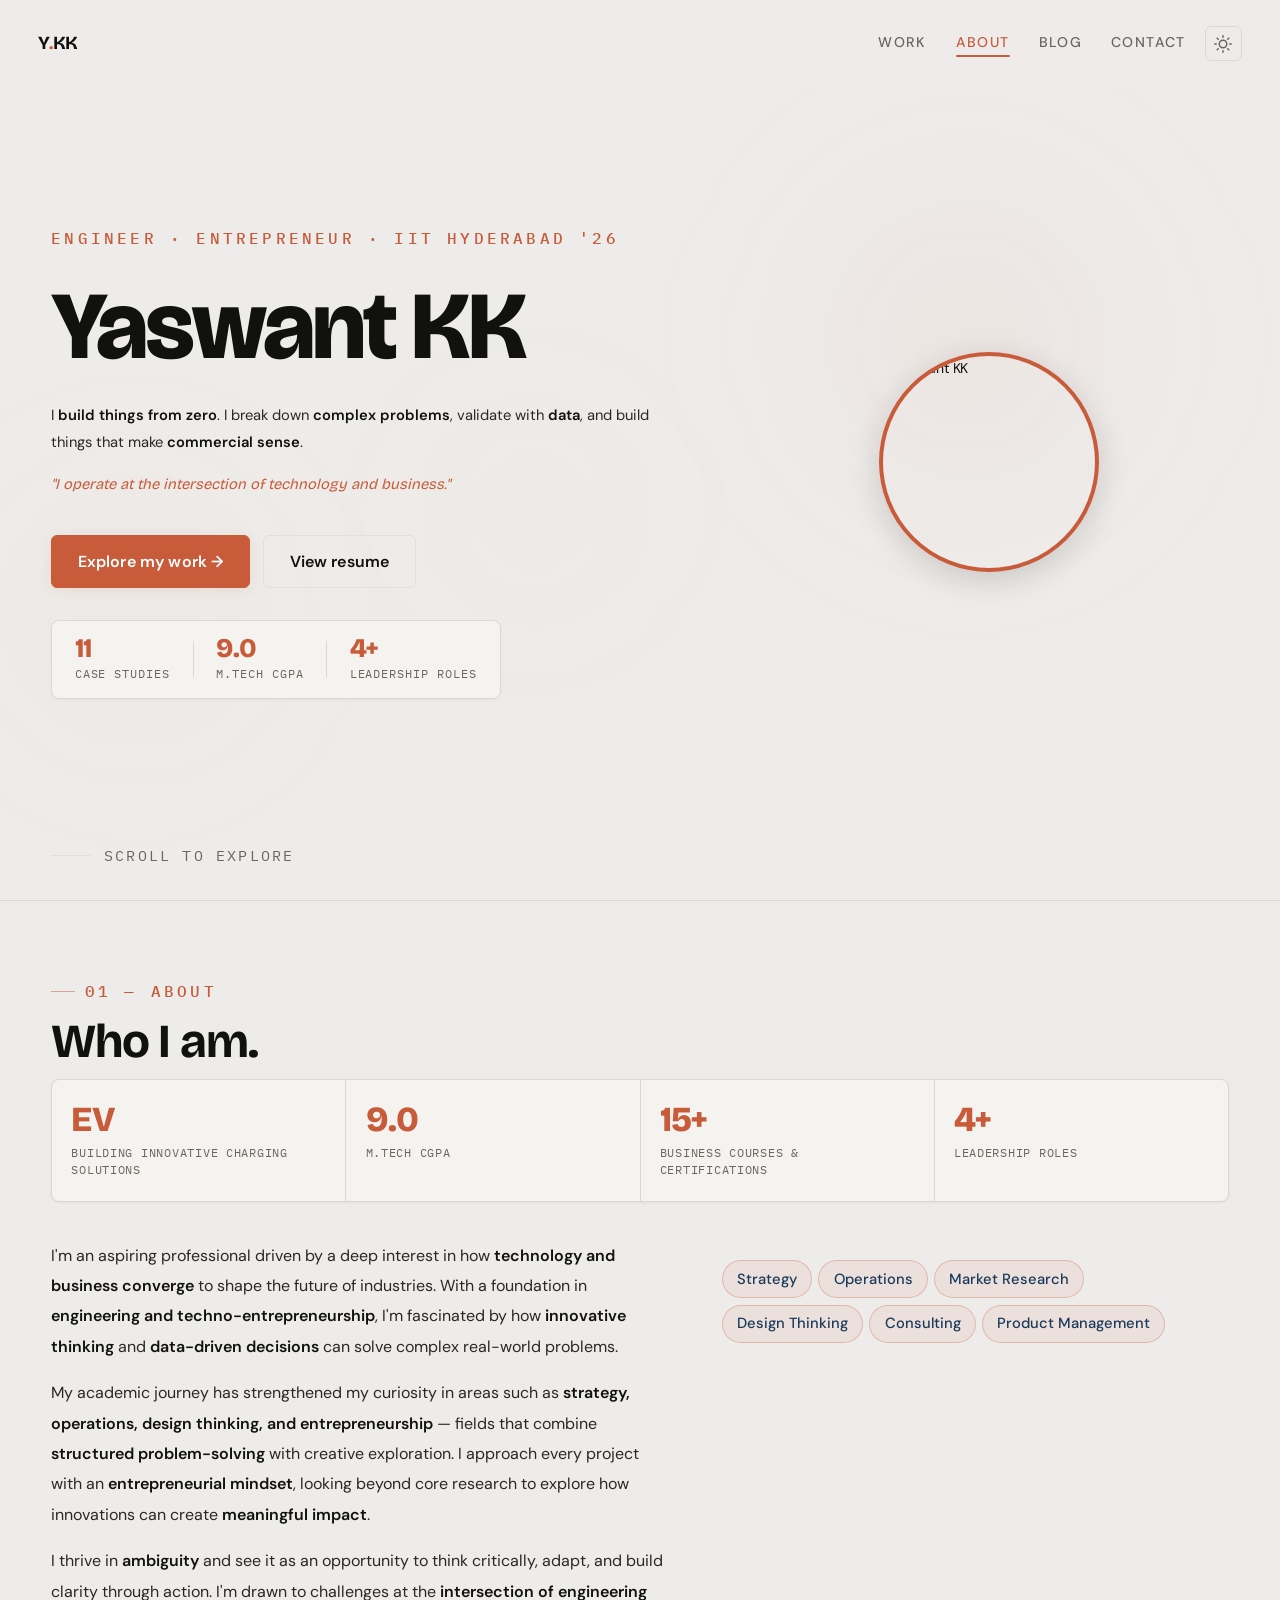
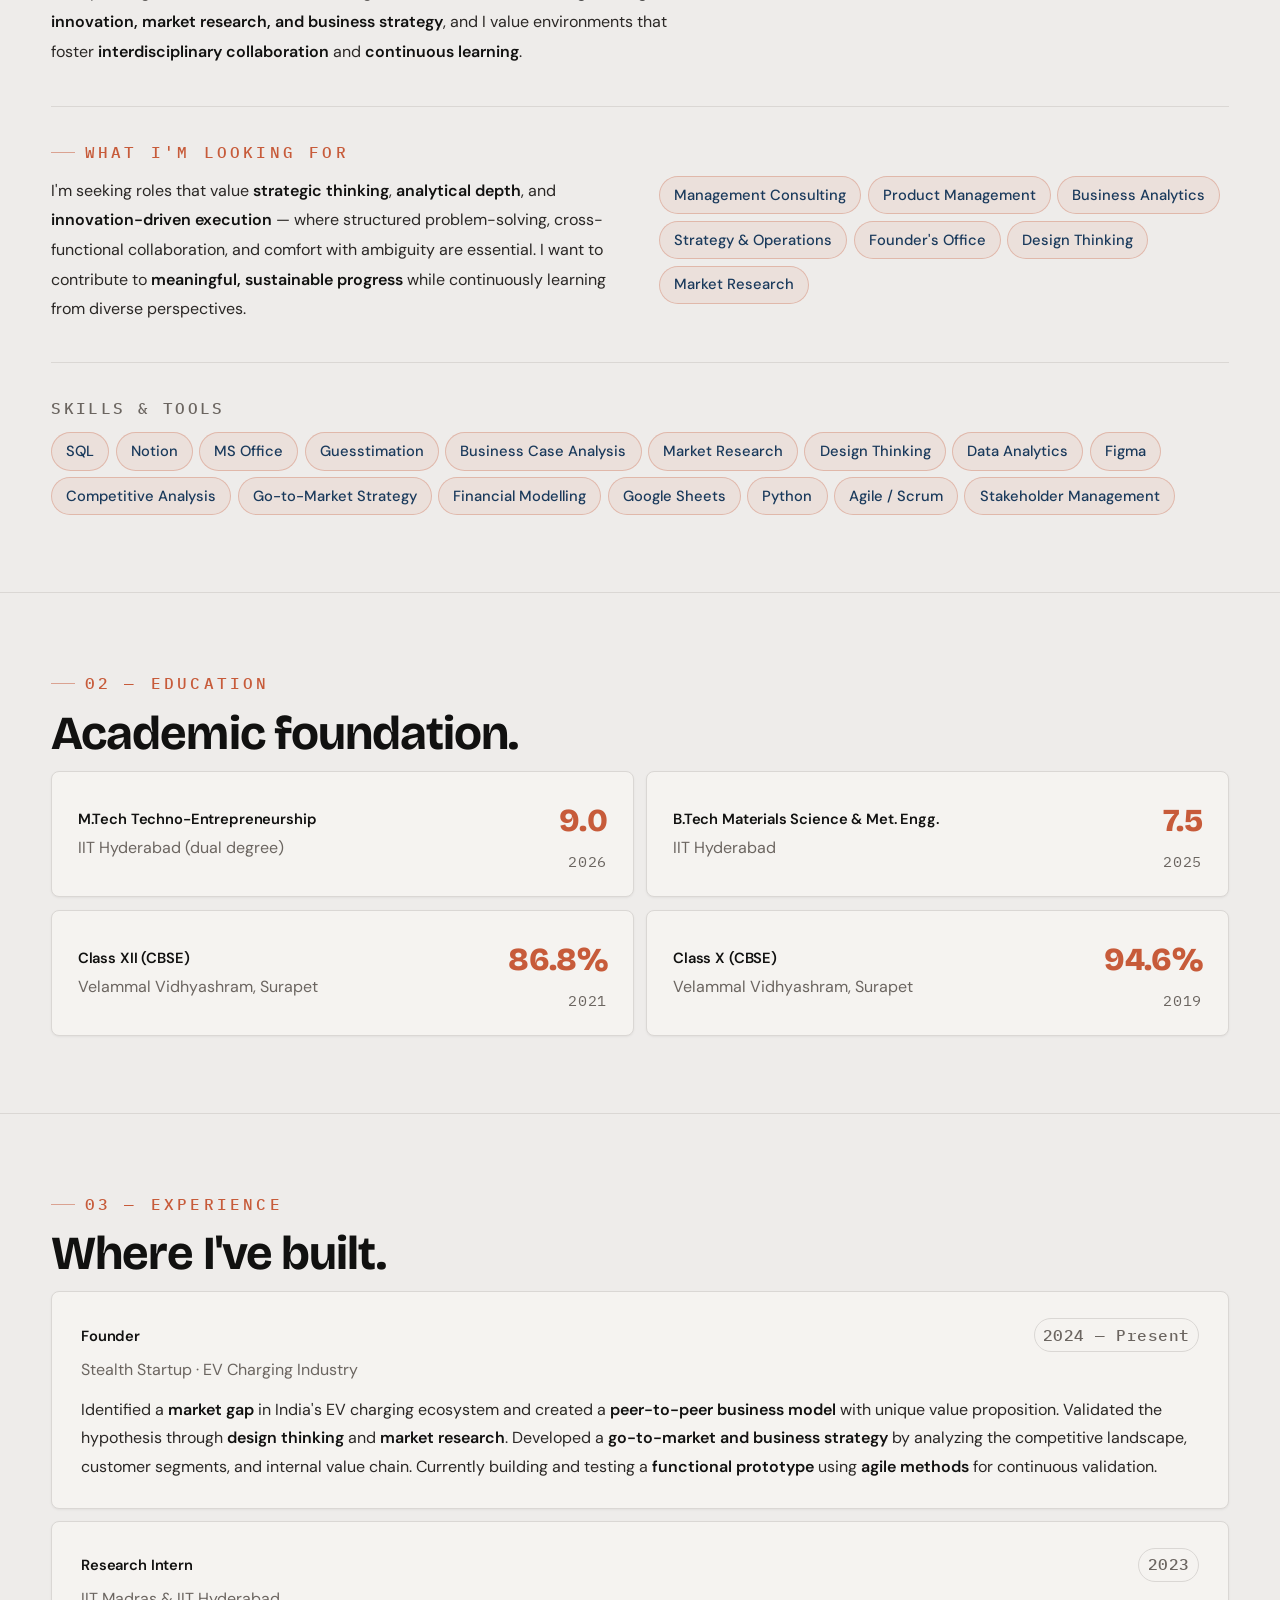
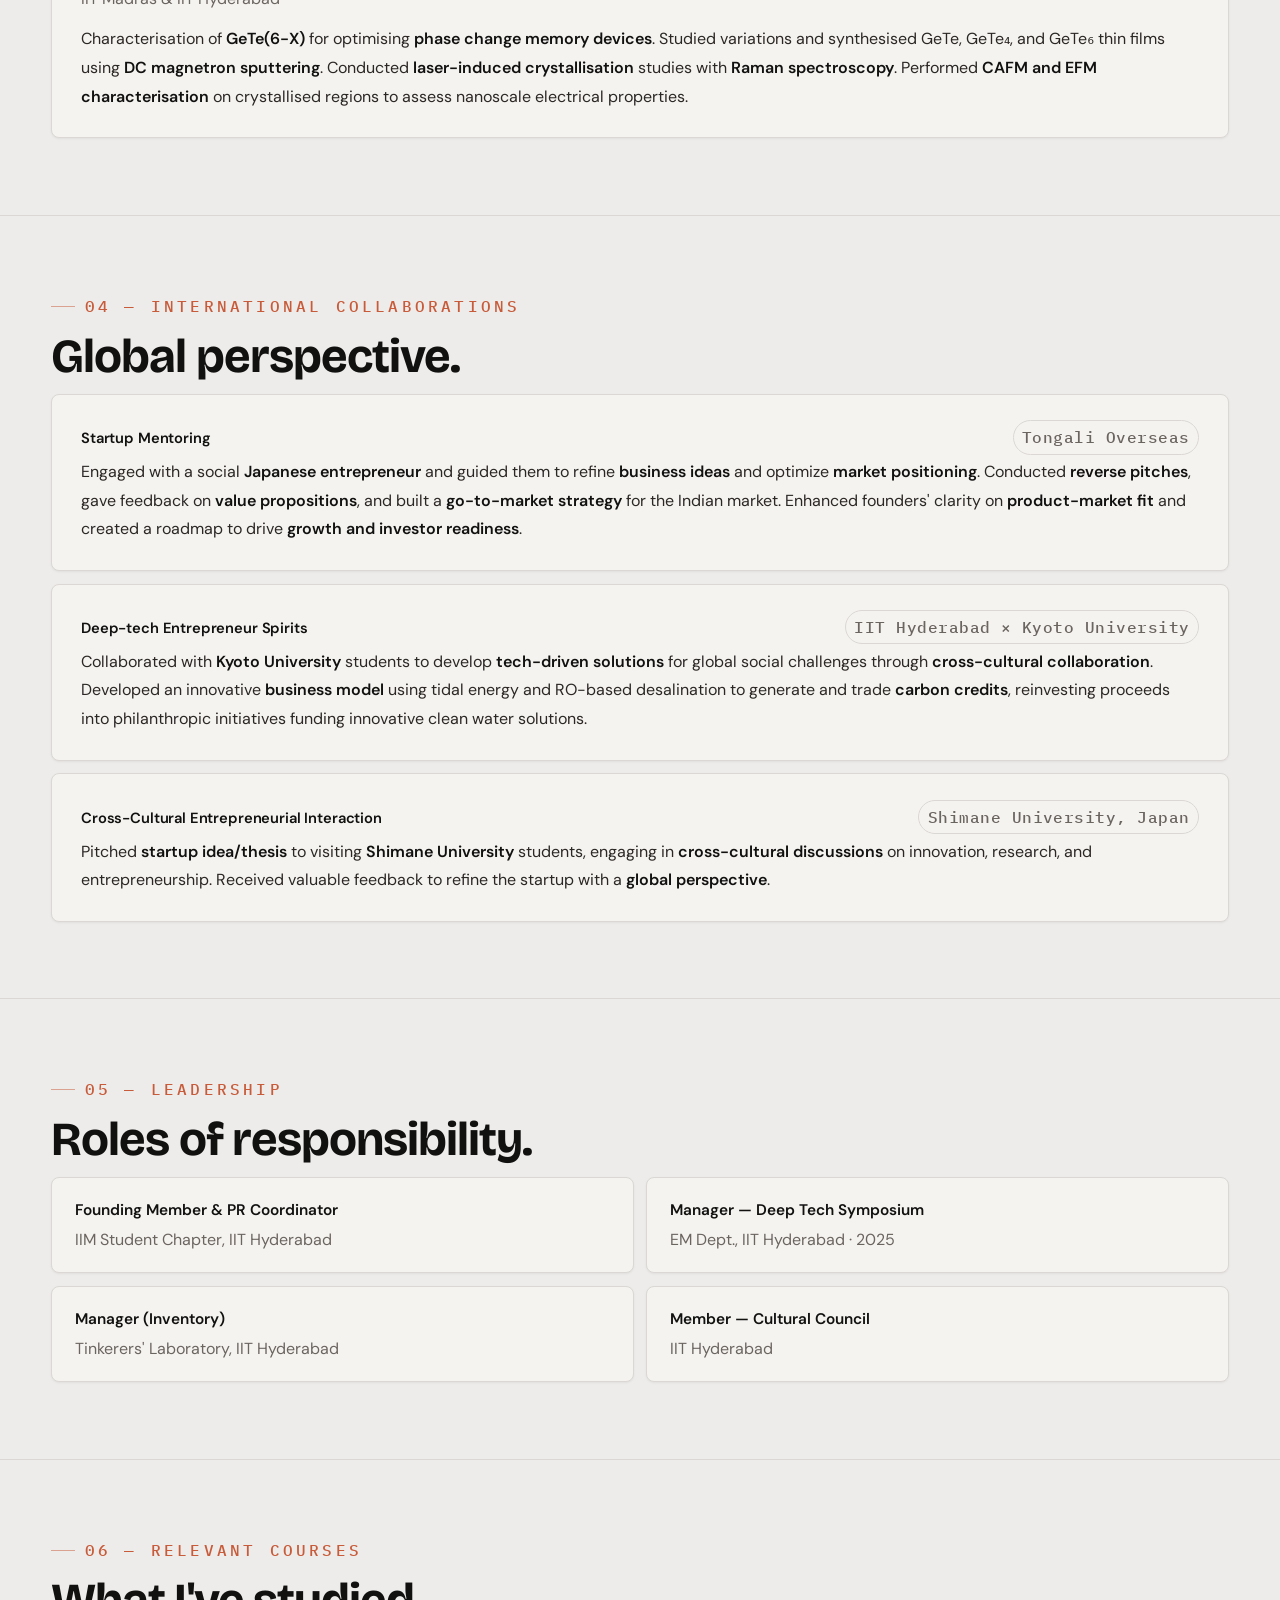
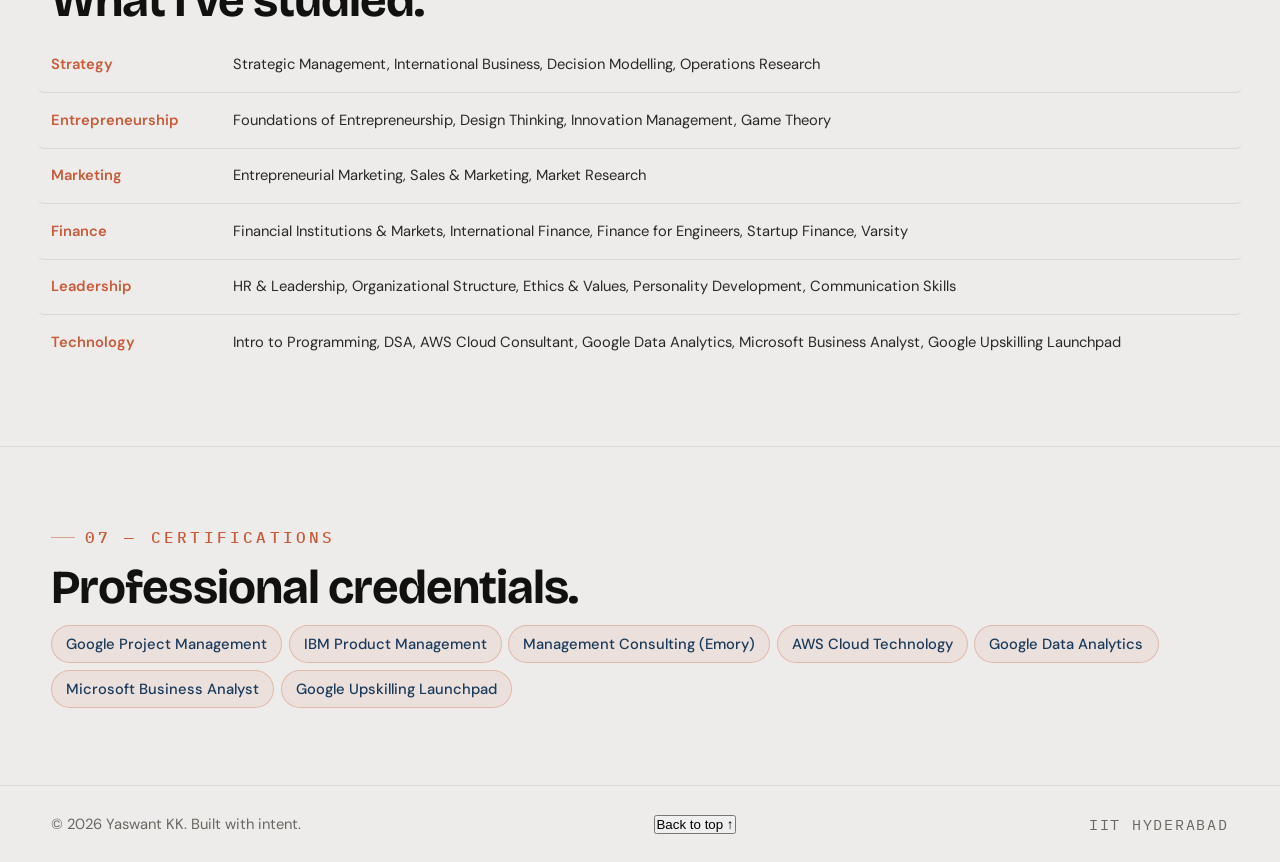
==== about.html @ 9db24d5b "Add multi-page layout with shared styles and common JS Splits portfolio into separate pages (about, " ====
<!DOCTYPE html>
<html lang="en" data-theme="light">
<head>
<meta charset="UTF-8">
<meta name="viewport" content="width=device-width, initial-scale=1.0">
<title>Yaswant KK — About</title>
<link rel="preconnect" href="https://fonts.googleapis.com">
<link rel="preconnect" href="https://fonts.gstatic.com" crossorigin>
<link href="https://fonts.googleapis.com/css2?family=Bricolage+Grotesque:opsz,wght@12..96,400;12..96,500;12..96,600;12..96,700;12..96,800&family=DM+Sans:ital,wght@0,400;0,500;0,600;0,700;1,400&family=IBM+Plex+Mono:wght@400;500&family=Inter:wght@400;500;600;700&family=Playfair+Display:ital,wght@0,400;0,600;0,700;0,800;1,400;1,600&family=JetBrains+Mono:wght@400;500&display=swap" rel="stylesheet">
<link rel="stylesheet" href="styles.css">
</head>
<body>

<nav>
  <a href="index.html" class="nav-logo">Y<span>.</span>KK</a>
  <div class="nav-right">
    <button class="hamburger" aria-label="Menu">
      <span></span><span></span><span></span>
    </button>
    <ul>
      <li><a href="index.html">Work</a></li>
      <li><a href="about.html" class="active">About</a></li>
      <li><a href="blog.html">Blog</a></li>
      <li><a href="contact.html">Contact</a></li>
    </ul>
    <button class="theme-toggle" aria-label="Toggle theme">
      <svg class="icon-sun" viewBox="0 0 24 24"><circle cx="12" cy="12" r="5"/><line x1="12" y1="1" x2="12" y2="3"/><line x1="12" y1="21" x2="12" y2="23"/><line x1="4.22" y1="4.22" x2="5.64" y2="5.64"/><line x1="18.36" y1="18.36" x2="19.78" y2="19.78"/><line x1="1" y1="12" x2="3" y2="12"/><line x1="21" y1="12" x2="23" y2="12"/><line x1="4.22" y1="19.78" x2="5.64" y2="18.36"/><line x1="18.36" y1="5.64" x2="19.78" y2="4.22"/></svg>
      <svg class="icon-moon" viewBox="0 0 24 24"><path d="M21 12.79A9 9 0 1 1 11.21 3 7 7 0 0 0 21 12.79z"/></svg>
    </button>
  </div>
</nav>

<section class="hero">
  <div class="hero-orb hero-orb-1"></div>
  <div class="hero-orb hero-orb-2"></div>
  <div class="hero-orb hero-orb-3"></div>

  <div class="hero-content">
    <div class="hero-text">
      <div class="hero-topline">Engineer &middot; Entrepreneur &middot; IIT Hyderabad '26</div>
      <h1>Yaswant KK</h1>
      <p class="hero-desc">I <strong>build things from zero</strong>. I break down <strong>complex problems</strong>, validate with <strong>data</strong>, and build things that make <strong>commercial sense</strong>.</p>
      <p class="hero-oneliner">"I operate at the intersection of technology and business."</p>
      <div class="hero-ctas">
        <a href="index.html" class="btn btn-primary">Explore my work &rarr;</a>
        <a href="javascript:void(0)" class="btn btn-secondary" onclick="openPdfModal('https://drive.google.com/file/d/1hi3Il9s1tOM6aXnBlCWtrAxMDAVT2uW6/view?usp=sharing', 'Resume — Yaswant KK')">View resume</a>
      </div>
      <div class="hero-stats">
        <div class="hero-stat">
          <div class="hero-stat-num">11</div>
          <div class="hero-stat-lbl">Case Studies</div>
        </div>
        <div class="hero-stat-divider"></div>
        <div class="hero-stat">
          <div class="hero-stat-num">9.0</div>
          <div class="hero-stat-lbl">M.Tech CGPA</div>
        </div>
        <div class="hero-stat-divider"></div>
        <div class="hero-stat">
          <div class="hero-stat-num">4+</div>
          <div class="hero-stat-lbl">Leadership Roles</div>
        </div>
      </div>
    </div>
    <div class="hero-photo">
      <div class="hero-photo-inner">
        <img src="https://drive.google.com/thumbnail?id=1gcifrQ6JtHnudALU18-bOglqojvosCAo&sz=w600" alt="Yaswant KK" />
      </div>
    </div>
  </div>
  <div class="hero-scroll">
    <div class="scroll-line"></div>
    Scroll to explore
  </div>
</section>

<div class="divider"></div>

<section id="about" class="reveal">
  <div class="section-label">01 &mdash; About</div>
  <div class="section-title">Who I am.</div>

  <div class="stats-strip">
    <div class="stats-cell stagger">
      <div class="stats-num">EV</div>
      <div class="stats-lbl">Building innovative charging solutions</div>
    </div>
    <div class="stats-cell stagger">
      <div class="stats-num">9.0</div>
      <div class="stats-lbl">M.Tech CGPA</div>
    </div>
    <div class="stats-cell stagger">
      <div class="stats-num">15+</div>
      <div class="stats-lbl">Business courses &amp; certifications</div>
    </div>
    <div class="stats-cell stagger">
      <div class="stats-num">4+</div>
      <div class="stats-lbl">Leadership roles</div>
    </div>
  </div>

  <div class="about-split">
    <div class="about-left">
      <p class="about-text">I'm an aspiring professional driven by a deep interest in how <strong>technology and business converge</strong> to shape the future of industries. With a foundation in <strong>engineering and techno-entrepreneurship</strong>, I'm fascinated by how <strong>innovative thinking</strong> and <strong>data-driven decisions</strong> can solve complex real-world problems.</p>
      <p class="about-text">My academic journey has strengthened my curiosity in areas such as <strong>strategy, operations, design thinking, and entrepreneurship</strong> &mdash; fields that combine <strong>structured problem-solving</strong> with creative exploration. I approach every project with an <strong>entrepreneurial mindset</strong>, looking beyond core research to explore how innovations can create <strong>meaningful impact</strong>.</p>
      <p class="about-text">I thrive in <strong>ambiguity</strong> and see it as an opportunity to think critically, adapt, and build clarity through action. I'm drawn to challenges at the <strong>intersection of engineering innovation, market research, and business strategy</strong>, and I value environments that foster <strong>interdisciplinary collaboration</strong> and <strong>continuous learning</strong>.</p>
    </div>
    <div class="about-right">
      <div class="tags-wrap">
        <span class="tag">Strategy</span>
        <span class="tag">Operations</span>
        <span class="tag">Market Research</span>
        <span class="tag">Design Thinking</span>
        <span class="tag">Consulting</span>
        <span class="tag">Product Management</span>
      </div>
    </div>
  </div>
  <div class="about-sub">
    <div class="section-label">What I'm looking for</div>
    <div class="looking-for-split">
      <div class="looking-for-left">
        <p>I'm seeking roles that value <strong>strategic thinking</strong>, <strong>analytical depth</strong>, and <strong>innovation-driven execution</strong> &mdash; where structured problem-solving, cross-functional collaboration, and comfort with ambiguity are essential. I want to contribute to <strong>meaningful, sustainable progress</strong> while continuously learning from diverse perspectives.</p>
      </div>
      <div class="looking-for-right">
        <div class="tags-grid">
          <span class="tag">Management Consulting</span>
          <span class="tag">Product Management</span>
          <span class="tag">Business Analytics</span>
          <span class="tag">Strategy &amp; Operations</span>
          <span class="tag">Founder's Office</span>
          <span class="tag">Design Thinking</span>
          <span class="tag">Market Research</span>
        </div>
      </div>
    </div>
  </div>
  <div class="about-sub">
    <div class="about-skills-label">Skills &amp; tools</div>
    <div class="tags-grid" id="skillsGrid"></div>
  </div>
</section>

<div class="divider"></div>

<section id="education" class="reveal">
  <div class="section-label">02 &mdash; Education</div>
  <div class="section-title">Academic foundation.</div>
  <div class="edu-grid">
    <div class="edu-card stagger"><div><div class="edu-degree">M.Tech Techno-Entrepreneurship</div><div class="edu-inst">IIT Hyderabad (dual degree)</div></div><div class="edu-right"><div class="edu-score">9.0</div><div class="edu-year">2026</div></div></div>
    <div class="edu-card stagger"><div><div class="edu-degree">B.Tech Materials Science &amp; Met. Engg.</div><div class="edu-inst">IIT Hyderabad</div></div><div class="edu-right"><div class="edu-score">7.5</div><div class="edu-year">2025</div></div></div>
    <div class="edu-card stagger"><div><div class="edu-degree">Class XII (CBSE)</div><div class="edu-inst">Velammal Vidhyashram, Surapet</div></div><div class="edu-right"><div class="edu-score">86.8%</div><div class="edu-year">2021</div></div></div>
    <div class="edu-card stagger"><div><div class="edu-degree">Class X (CBSE)</div><div class="edu-inst">Velammal Vidhyashram, Surapet</div></div><div class="edu-right"><div class="edu-score">94.6%</div><div class="edu-year">2019</div></div></div>
  </div>
</section>

<div class="divider"></div>

<section id="experience" class="reveal">
  <div class="section-label">03 &mdash; Experience</div>
  <div class="section-title">Where I've built.</div>
  <div class="exp-card stagger">
    <div class="exp-top"><span class="exp-role">Founder</span><span class="exp-date">2024 &mdash; Present</span></div>
    <div class="exp-org">Stealth Startup &middot; EV Charging Industry</div>
    <div class="exp-desc">Identified a <strong>market gap</strong> in India's EV charging ecosystem and created a <strong>peer-to-peer business model</strong> with unique value proposition. Validated the hypothesis through <strong>design thinking</strong> and <strong>market research</strong>. Developed a <strong>go-to-market and business strategy</strong> by analyzing the competitive landscape, customer segments, and internal value chain. Currently building and testing a <strong>functional prototype</strong> using <strong>agile methods</strong> for continuous validation.</div>
  </div>
  <div class="exp-card stagger">
    <div class="exp-top"><span class="exp-role">Research Intern</span><span class="exp-date">2023</span></div>
    <div class="exp-org">IIT Madras &amp; IIT Hyderabad</div>
    <div class="exp-desc">Characterisation of <strong>GeTe(6-X)</strong> for optimising <strong>phase change memory devices</strong>. Studied variations and synthesised GeTe, GeTe&#8324;, and GeTe&#8326; thin films using <strong>DC magnetron sputtering</strong>. Conducted <strong>laser-induced crystallisation</strong> studies with <strong>Raman spectroscopy</strong>. Performed <strong>CAFM and EFM characterisation</strong> on crystallised regions to assess nanoscale electrical properties.</div>
  </div>
</section>

<div class="divider"></div>

<section class="reveal">
  <div class="section-label">04 &mdash; International Collaborations</div>
  <div class="section-title">Global perspective.</div>
  <div class="exp-card stagger">
    <div class="exp-top"><span class="exp-role">Startup Mentoring</span><span class="exp-date">Tongali Overseas</span></div>
    <div class="exp-desc">Engaged with a social <strong>Japanese entrepreneur</strong> and guided them to refine <strong>business ideas</strong> and optimize <strong>market positioning</strong>. Conducted <strong>reverse pitches</strong>, gave feedback on <strong>value propositions</strong>, and built a <strong>go-to-market strategy</strong> for the Indian market. Enhanced founders' clarity on <strong>product-market fit</strong> and created a roadmap to drive <strong>growth and investor readiness</strong>.</div>
  </div>
  <div class="exp-card stagger">
    <div class="exp-top"><span class="exp-role">Deep-tech Entrepreneur Spirits</span><span class="exp-date">IIT Hyderabad &times; Kyoto University</span></div>
    <div class="exp-desc">Collaborated with <strong>Kyoto University</strong> students to develop <strong>tech-driven solutions</strong> for global social challenges through <strong>cross-cultural collaboration</strong>. Developed an innovative <strong>business model</strong> using tidal energy and RO-based desalination to generate and trade <strong>carbon credits</strong>, reinvesting proceeds into philanthropic initiatives funding innovative clean water solutions.</div>
  </div>
  <div class="exp-card stagger">
    <div class="exp-top"><span class="exp-role">Cross-Cultural Entrepreneurial Interaction</span><span class="exp-date">Shimane University, Japan</span></div>
    <div class="exp-desc">Pitched <strong>startup idea/thesis</strong> to visiting <strong>Shimane University</strong> students, engaging in <strong>cross-cultural discussions</strong> on innovation, research, and entrepreneurship. Received valuable feedback to refine the startup with a <strong>global perspective</strong>.</div>
  </div>
</section>

<div class="divider"></div>

<section class="reveal">
  <div class="section-label">05 &mdash; Leadership</div>
  <div class="section-title">Roles of responsibility.</div>
  <div class="leader-grid">
    <div class="leader-card stagger"><div class="leader-role">Founding Member &amp; PR Coordinator</div><div class="leader-org">IIM Student Chapter, IIT Hyderabad</div></div>
    <div class="leader-card stagger"><div class="leader-role">Manager &mdash; Deep Tech Symposium</div><div class="leader-org">EM Dept., IIT Hyderabad &middot; 2025</div></div>
    <div class="leader-card stagger"><div class="leader-role">Manager (Inventory)</div><div class="leader-org">Tinkerers' Laboratory, IIT Hyderabad</div></div>
    <div class="leader-card stagger"><div class="leader-role">Member &mdash; Cultural Council</div><div class="leader-org">IIT Hyderabad</div></div>
  </div>
</section>

<div class="divider"></div>

<section class="reveal">
  <div class="section-label">06 &mdash; Relevant Courses</div>
  <div class="section-title">What I've studied.</div>
  <div class="courses-list">
    <div class="course-row"><span class="course-domain">Strategy</span><span class="course-names">Strategic Management, International Business, Decision Modelling, Operations Research</span></div>
    <div class="course-row"><span class="course-domain">Entrepreneurship</span><span class="course-names">Foundations of Entrepreneurship, Design Thinking, Innovation Management, Game Theory</span></div>
    <div class="course-row"><span class="course-domain">Marketing</span><span class="course-names">Entrepreneurial Marketing, Sales &amp; Marketing, Market Research</span></div>
    <div class="course-row"><span class="course-domain">Finance</span><span class="course-names">Financial Institutions &amp; Markets, International Finance, Finance for Engineers, Startup Finance, Varsity</span></div>
    <div class="course-row"><span class="course-domain">Leadership</span><span class="course-names">HR &amp; Leadership, Organizational Structure, Ethics &amp; Values, Personality Development, Communication Skills</span></div>
    <div class="course-row"><span class="course-domain">Technology</span><span class="course-names">Intro to Programming, DSA, AWS Cloud Consultant, Google Data Analytics, Microsoft Business Analyst, Google Upskilling Launchpad</span></div>
  </div>
</section>

<div class="divider"></div>

<section class="reveal">
  <div class="section-label">07 &mdash; Certifications</div>
  <div class="section-title">Professional credentials.</div>
  <div class="cert-grid">
    <span class="tag">Google Project Management</span>
    <span class="tag">IBM Product Management</span>
    <span class="tag">Management Consulting (Emory)</span>
    <span class="tag">AWS Cloud Technology</span>
    <span class="tag">Google Data Analytics</span>
    <span class="tag">Microsoft Business Analyst</span>
    <span class="tag">Google Upskilling Launchpad</span>
  </div>
</section>

<footer>
  <span>&copy; 2026 Yaswant KK. Built with intent.</span>
  <button class="footer-back-to-top" onclick="window.scrollTo({top:0,behavior:'smooth'})" aria-label="Back to top">Back to top &uarr;</button>
  <span class="footer-loc">IIT Hyderabad</span>
</footer>

<!-- PDF Preview Modal -->
<div class="pdf-modal-overlay" id="pdfModalOverlay">
  <div class="pdf-modal">
    <div class="pdf-modal-header">
      <div class="pdf-modal-title" id="pdfModalTitle"></div>
      <div class="pdf-modal-actions">
        <a class="pdf-modal-btn" id="pdfModalOpen" href="#" target="_blank" rel="noopener">
          <svg width="16" height="16" viewBox="0 0 16 16" fill="none"><path d="M6 3H3v10h10v-3" stroke="currentColor" stroke-width="1.5" stroke-linecap="round" stroke-linejoin="round"/><path d="M9 2h5v5" stroke="currentColor" stroke-width="1.5" stroke-linecap="round" stroke-linejoin="round"/><path d="M14 2L7 9" stroke="currentColor" stroke-width="1.5" stroke-linecap="round"/></svg>
          <span class="btn-label">Open in New Tab</span>
        </a>
        <button class="pdf-modal-close" onclick="closePdfModal()" title="Close">&times;</button>
      </div>
    </div>
    <div class="pdf-modal-body">
      <div class="pdf-modal-loading" id="pdfModalLoading">
        <div class="pdf-modal-spinner"></div>
        Loading preview…
      </div>
      <iframe id="pdfModalIframe" allow="autoplay"></iframe>
    </div>
  </div>
</div>

<script src="common.js"></script>
<script>
var SKILLS = [
  "SQL", "Notion", "MS Office", "Guesstimation", "Business Case Analysis",
  "Market Research", "Design Thinking", "Data Analytics", "Figma",
  "Competitive Analysis", "Go-to-Market Strategy", "Financial Modelling",
  "Google Sheets", "Python", "Agile / Scrum", "Stakeholder Management"
];

function renderSkills() {
  var g = document.getElementById('skillsGrid');
  if (!SKILLS.length) { g.innerHTML = '<span style="font-size:1rem;color:var(--text-muted);font-style:italic;">Add skills to the SKILLS array to display them here.</span>'; return; }
  g.innerHTML = SKILLS.map(function(s) { return '<span class="tag">' + s + '</span>'; }).join('');
}

renderSkills();
</script>

</body>
</html>
---- styles.css ----
/* ─── DARK THEME ─── */
[data-theme="dark"] {
  --bg: #131316;
  --bg-raised: #1A1A1E;
  --bg-card: #1E1E23;
  --bg-card-hover: #252529;
  --text: #FFFFFF;
  --text-secondary: #F0EDE8;
  --text-muted: #DDD8D2;
  --accent: #D4A574;
  --accent-light: #E8C9A8;
  --accent-dark: #B8864E;
  --accent-glow: rgba(212, 165, 116, 0.08);
  --accent-glow-strong: rgba(212, 165, 116, 0.15);
  --border: #2A2A30;
  --border-light: #333339;
  --border-hover: #44444D;
  --heading: 'Playfair Display', Georgia, serif;
  --sans: 'Inter', system-ui, sans-serif;
  --mono: 'JetBrains Mono', monospace;
  --radius: 16px;
  --radius-sm: 10px;
  --radius-xs: 6px;
  --shadow-sm: 0 2px 8px rgba(0,0,0,0.2), 0 1px 3px rgba(0,0,0,0.1);
  --shadow-md: 0 12px 40px rgba(0,0,0,0.4), 0 4px 12px rgba(0,0,0,0.2);
  --shadow-lg: 0 12px 40px rgba(0,0,0,0.4), 0 4px 12px rgba(0,0,0,0.2);
  --shadow-glow: 0 0 30px rgba(212,165,116,0.08);
  --transition: cubic-bezier(0.16, 1, 0.3, 1);
  --nav-bg: rgba(19,19,22,0.8);
  --nav-scrolled-shadow: 0 1px 12px rgba(0,0,0,0.3);
  --selection-color: var(--bg);
  --btn-primary-text: var(--bg);
  --btn-secondary-hover-bg: rgba(255,255,255,0.03);
  --mobile-nav-bg: rgba(19,19,22,0.97);
  --grain-opacity: 0.03;
  --orb-1: rgba(212,165,116,0.1);
  --orb-2: rgba(212,165,116,0.06);
  --orb-3: rgba(184,134,78,0.05);
  --hover-accent-border: rgba(212,165,116,0.3);
  --hover-accent-bg: rgba(212,165,116,0.25);
  --divider-bg: linear-gradient(90deg, transparent, var(--border-light) 20%, var(--border-light) 80%, transparent);
  --course-hover-bg: var(--accent-glow);
  --bg-warm: linear-gradient(135deg, #2A2015 0%, #1A1510 100%);
  --bg-cool: linear-gradient(135deg, #152025 0%, #101518 100%);
  --bg-muted: linear-gradient(135deg, #1A1A17 0%, #121210 100%);
  --bg-earth: linear-gradient(135deg, #1A1714 0%, #121110 100%);
  --bg-rose: linear-gradient(135deg, #251518 0%, #1A1012 100%);
  --bg-indigo: linear-gradient(135deg, #151825 0%, #101218 100%);

  /* Card body tints — dark */
  --card-warm: #2A2012;
  --card-warm-border: rgba(212, 165, 116, 0.35);
  --card-cool: #122230;
  --card-cool-border: rgba(80, 170, 240, 0.3);
  --card-muted: #222218;
  --card-muted-border: rgba(180, 180, 140, 0.25);
  --card-earth: #282012;
  --card-earth-border: rgba(200, 160, 90, 0.3);
  --card-rose: #2E1420;
  --card-rose-border: rgba(240, 100, 150, 0.3);
  --card-indigo: #1A1E30;
  --card-indigo-border: rgba(120, 130, 240, 0.3);

  /* Tag colors — dark theme */
  --tag-casestudy: #F0A050;
  --tag-casestudy-bg: rgba(240, 160, 80, 0.12);
  --tag-casestudy-border: rgba(240, 160, 80, 0.25);
  --tag-financial: #5EC7A0;
  --tag-financial-bg: rgba(94, 199, 160, 0.1);
  --tag-financial-border: rgba(94, 199, 160, 0.22);
  --tag-product: #E87DAD;
  --tag-product-bg: rgba(232, 125, 173, 0.1);
  --tag-product-border: rgba(232, 125, 173, 0.22);
  --tag-market: #6BAFFF;
  --tag-market-bg: rgba(107, 175, 255, 0.1);
  --tag-market-border: rgba(107, 175, 255, 0.22);
  --tag-strategy: #A78BFA;
  --tag-strategy-bg: rgba(167, 139, 250, 0.1);
  --tag-strategy-border: rgba(167, 139, 250, 0.22);
  --tag-competitive: #60D0E0;
  --tag-competitive-bg: rgba(96, 208, 224, 0.1);
  --tag-competitive-border: rgba(96, 208, 224, 0.22);
  --tag-consumer: #FFB86C;
  --tag-consumer-bg: rgba(255, 184, 108, 0.1);
  --tag-consumer-border: rgba(255, 184, 108, 0.22);
  --tag-guesstimate: #C5E868;
  --tag-guesstimate-bg: rgba(197, 232, 104, 0.1);
  --tag-guesstimate-border: rgba(197, 232, 104, 0.22);
  --tag-sustainability: #4EDBA0;
  --tag-sustainability-bg: rgba(78, 219, 160, 0.1);
  --tag-sustainability-border: rgba(78, 219, 160, 0.22);
  --tag-operations: #FF6B8A;
  --tag-operations-bg: rgba(255, 107, 138, 0.12);
  --tag-operations-border: rgba(255, 107, 138, 0.25);
  --tag-text: #C8D8F0;
}

/* ─── LIGHT THEME (default) ─── */
:root:not([data-theme="dark"]), [data-theme="light"] {
  --bg: #EEECEA;
  --bg-raised: #E6E2DA;
  --bg-card: #F5F3F0;
  --bg-card-hover: #F0EEEB;
  --text: #111110;
  --text-secondary: #2A2725;
  --text-muted: #6B6560;
  --accent: #C75B3A;
  --accent-light: #E8845F;
  --accent-dark: #A14428;
  --accent-glow: rgba(199, 91, 58, 0.08);
  --accent-glow-strong: rgba(199, 91, 58, 0.15);
  --border: #DAD7D4;
  --border-light: #E2DFDC;
  --border-hover: #C8C4C0;
  --heading: 'Bricolage Grotesque', system-ui, sans-serif;
  --sans: 'DM Sans', system-ui, sans-serif;
  --mono: 'IBM Plex Mono', monospace;
  --radius: 12px;
  --radius-sm: 8px;
  --radius-xs: 6px;
  --shadow-sm: 0 1px 3px rgba(28,25,23,0.04), 0 1px 2px rgba(28,25,23,0.02);
  --shadow-md: 0 4px 16px rgba(28,25,23,0.06), 0 2px 4px rgba(28,25,23,0.03);
  --shadow-lg: 0 12px 40px rgba(28,25,23,0.08), 0 4px 12px rgba(28,25,23,0.04);
  --shadow-glow: none;
  --transition: cubic-bezier(0.16, 1, 0.3, 1);
  --nav-bg: rgba(238,236,234,0.85);
  --nav-scrolled-shadow: 0 1px 8px rgba(28,25,23,0.04);
  --selection-color: #fff;
  --btn-primary-text: #fff;
  --btn-secondary-hover-bg: rgba(28,25,23,0.03);
  --mobile-nav-bg: rgba(238,236,234,0.97);
  --grain-opacity: 0.025;
  --orb-1: rgba(199,91,58,0.06);
  --orb-2: rgba(199,91,58,0.04);
  --orb-3: rgba(161,68,40,0.03);
  --hover-accent-border: rgba(199,91,58,0.3);
  --hover-accent-bg: rgba(199,91,58,0.02);
  --divider-bg: var(--border);
  --course-hover-bg: rgba(199,91,58,0.02);
  --bg-warm: linear-gradient(135deg, #F5EDE3 0%, #EDE5DA 100%);
  --bg-cool: linear-gradient(135deg, #E8EDF2 0%, #DEE5EC 100%);
  --bg-muted: linear-gradient(135deg, #EDECE8 0%, #E5E4E0 100%);
  --bg-earth: linear-gradient(135deg, #EDE8E0 0%, #E5DFD5 100%);
  --bg-rose: linear-gradient(135deg, #F2E8EA 0%, #ECE0E3 100%);
  --bg-indigo: linear-gradient(135deg, #E8EAF2 0%, #E0E2EC 100%);

  /* Card body tints — light */
  --card-warm: #F5EBDB;
  --card-warm-border: rgba(181, 112, 10, 0.22);
  --card-cool: #E0ECF6;
  --card-cool-border: rgba(29, 111, 194, 0.2);
  --card-muted: #EBEAE2;
  --card-muted-border: rgba(120, 120, 100, 0.2);
  --card-earth: #F0E6D6;
  --card-earth-border: rgba(160, 120, 60, 0.22);
  --card-rose: #F4E2E8;
  --card-rose-border: rgba(190, 45, 106, 0.2);
  --card-indigo: #E2E3F4;
  --card-indigo-border: rgba(109, 77, 199, 0.2);

  /* Tag colors — light theme */
  --tag-casestudy: #B5700A;
  --tag-casestudy-bg: rgba(181, 112, 10, 0.1);
  --tag-casestudy-border: rgba(181, 112, 10, 0.25);
  --tag-financial: #0E7B53;
  --tag-financial-bg: rgba(14, 123, 83, 0.08);
  --tag-financial-border: rgba(14, 123, 83, 0.22);
  --tag-product: #BE2D6A;
  --tag-product-bg: rgba(190, 45, 106, 0.08);
  --tag-product-border: rgba(190, 45, 106, 0.22);
  --tag-market: #1D6FC2;
  --tag-market-bg: rgba(29, 111, 194, 0.08);
  --tag-market-border: rgba(29, 111, 194, 0.22);
  --tag-strategy: #6D4DC7;
  --tag-strategy-bg: rgba(109, 77, 199, 0.08);
  --tag-strategy-border: rgba(109, 77, 199, 0.22);
  --tag-competitive: #0E7F8F;
  --tag-competitive-bg: rgba(14, 127, 143, 0.08);
  --tag-competitive-border: rgba(14, 127, 143, 0.22);
  --tag-consumer: #B86A10;
  --tag-consumer-bg: rgba(184, 106, 16, 0.08);
  --tag-consumer-border: rgba(184, 106, 16, 0.22);
  --tag-guesstimate: #5A7A10;
  --tag-guesstimate-bg: rgba(90, 122, 16, 0.08);
  --tag-guesstimate-border: rgba(90, 122, 16, 0.22);
  --tag-sustainability: #0E8F5A;
  --tag-sustainability-bg: rgba(14, 143, 90, 0.08);
  --tag-sustainability-border: rgba(14, 143, 90, 0.22);
  --tag-operations: #C23060;
  --tag-operations-bg: rgba(194, 48, 96, 0.08);
  --tag-operations-border: rgba(194, 48, 96, 0.22);
  --tag-text: #1A3A5C;
}

*, *::before, *::after { margin: 0; padding: 0; box-sizing: border-box; }
html { scroll-behavior: smooth; scroll-padding-top: 96px; font-size: 80%; }

body {
  font-family: var(--sans);
  background: var(--bg);
  color: var(--text);
  line-height: 1.7;
  -webkit-font-smoothing: antialiased;
  -moz-osx-font-smoothing: grayscale;
  overflow-x: hidden;
  transition: background 0.4s, color 0.4s;
}

::selection { background: var(--accent); color: var(--selection-color); }

strong { color: var(--text); font-weight: 600; }

/* ─── GRAIN OVERLAY ─── */
body::after {
  content: '';
  position: fixed;
  inset: 0;
  background-image: url("data:image/svg+xml,%3Csvg viewBox='0 0 256 256' xmlns='http://www.w3.org/2000/svg'%3E%3Cfilter id='n'%3E%3CfeTurbulence type='fractalNoise' baseFrequency='0.85' numOctaves='4' stitchTiles='stitch'/%3E%3C/filter%3E%3Crect width='100%25' height='100%25' filter='url(%23n)' opacity='0.03'/%3E%3C/svg%3E");
  pointer-events: none;
  z-index: 9999;
  opacity: var(--grain-opacity);
}

/* ─── THEME TOGGLE ─── */
.theme-toggle {
  background: none;
  border: 1.5px solid var(--border);
  border-radius: var(--radius-xs);
  cursor: pointer;
  padding: 0.55rem 0.65rem;
  display: flex;
  align-items: center;
  justify-content: center;
  color: var(--text-muted);
  transition: all 0.3s;
  margin-left: 1.5rem;
}

.theme-toggle:hover {
  border-color: var(--accent);
  color: var(--accent);
}

.theme-toggle svg {
  width: 18px;
  height: 18px;
  stroke: currentColor;
  fill: none;
  stroke-width: 2;
  stroke-linecap: round;
  stroke-linejoin: round;
  transition: transform 0.4s var(--transition);
}

.theme-toggle:hover svg { transform: rotate(30deg); }

.theme-toggle .icon-moon { display: none; }
.theme-toggle .icon-sun { display: block; }
[data-theme="dark"] .theme-toggle .icon-moon { display: block; }
[data-theme="dark"] .theme-toggle .icon-sun { display: none; }

/* ─── NAVIGATION ─── */
nav {
  position: fixed;
  top: 0; left: 0; right: 0;
  z-index: 100;
  padding: 0 3rem;
  height: 88px;
  display: flex;
  justify-content: space-between;
  align-items: center;
  backdrop-filter: blur(24px) saturate(1.4);
  -webkit-backdrop-filter: blur(24px) saturate(1.4);
  background: var(--nav-bg);
  border-bottom: 1px solid transparent;
  transition: border-color 0.5s, box-shadow 0.5s, background 0.4s;
}

nav.scrolled {
  border-bottom-color: var(--border);
  box-shadow: var(--nav-scrolled-shadow);
}

.nav-left { display: flex; align-items: center; }
.nav-right { display: flex; align-items: center; }

.nav-logo {
  font-family: var(--heading);
  font-size: 1.45rem;
  font-weight: 700;
  color: var(--text);
  text-decoration: none;
  letter-spacing: -0.02em;
  transition: color 0.3s;
}

.nav-logo span { color: var(--accent); }
.nav-logo:hover { color: var(--accent); }

nav ul { display: flex; list-style: none; gap: 2.25rem; }

nav ul a {
  font-size: 1.1rem;
  font-weight: 500;
  letter-spacing: 0.1em;
  text-transform: uppercase;
  color: var(--text-muted);
  text-decoration: none;
  transition: color 0.3s;
  position: relative;
  padding: 0.25rem 0;
}

nav ul a::after {
  content: '';
  position: absolute;
  bottom: -2px; left: 0;
  width: 0; height: 1.5px;
  background: var(--accent);
  border-radius: 1px;
  transition: width 0.4s var(--transition);
}

nav ul a:hover { color: var(--accent-light); }
nav ul a:hover::after { width: 100%; }
nav ul a.active { color: var(--accent); }
nav ul a.active::after { width: 100%; }

.hamburger {
  display: none;
  flex-direction: column;
  gap: 5px;
  cursor: pointer;
  padding: 6px;
  border: none;
  background: none;
  z-index: 101;
}

.hamburger span {
  width: 22px; height: 1.5px;
  background: var(--text);
  display: block;
  transition: all 0.4s var(--transition);
  transform-origin: center;
  border-radius: 1px;
}

.hamburger.active span:nth-child(1) { transform: translateY(6.5px) rotate(45deg); }
.hamburger.active span:nth-child(2) { opacity: 0; transform: scaleX(0); }
.hamburger.active span:nth-child(3) { transform: translateY(-6.5px) rotate(-45deg); }

/* ─── LAYOUT ─── */
.container { max-width: 1600px; margin: 0 auto; }

section {
  padding: 6rem 4rem;
  max-width: 1600px;
  margin: 0 auto;
}

/* First section on inner pages (no hero) — clears the fixed nav */
.inner-page-first {
  padding-top: calc(88px + 4rem);
}

.divider {
  max-width: 1520px;
  margin: 0 auto;
  height: 1px;
  background: var(--divider-bg);
}

.section-label {
  font-family: var(--mono);
  font-size: 1.25rem;
  font-weight: 500;
  color: var(--accent);
  letter-spacing: 0.2em;
  text-transform: uppercase;
  margin-bottom: 0.75rem;
  display: flex;
  align-items: center;
  gap: 0.75rem;
}

.section-label::before {
  content: '';
  width: 24px;
  height: 1px;
  background: var(--accent);
  opacity: 0.5;
}

.section-title {
  font-family: var(--heading);
  font-size: clamp(2.3rem, 4vw, 3.7rem);
  font-weight: 700;
  margin-bottom: 0.75rem;
  line-height: 1.15;
  letter-spacing: -0.02em;
  color: var(--text);
}

.section-desc {
  color: var(--text-muted);
  max-width: 560px;
  font-size: 1.15rem;
  margin-bottom: 3rem;
  line-height: 1.75;
}

/* ─── HERO ─── */
.hero {
  max-width: 1600px;
  margin: 0 auto;
  min-height: 100vh;
  display: flex;
  flex-direction: column;
  padding: calc(88px + 2.5rem) 4rem 2.5rem;
  position: relative;
  overflow: hidden;
}

.hero-orb {
  position: absolute;
  border-radius: 50%;
  filter: blur(80px);
  pointer-events: none;
  opacity: 0;
  animation: orbFade 1.5s ease 0.3s forwards;
}

.hero-orb-1 {
  top: 10%; right: 5%;
  width: 500px; height: 500px;
  background: radial-gradient(circle, var(--orb-1) 0%, transparent 70%);
  animation: orbFloat1 15s ease-in-out infinite, orbFade 1.5s ease 0.3s forwards;
}

.hero-orb-2 {
  bottom: 10%; left: -5%;
  width: 400px; height: 400px;
  background: radial-gradient(circle, var(--orb-2) 0%, transparent 70%);
  animation: orbFloat2 18s ease-in-out infinite, orbFade 1.5s ease 0.5s forwards;
}

.hero-orb-3 {
  top: 40%; left: 30%;
  width: 300px; height: 300px;
  background: radial-gradient(circle, var(--orb-3) 0%, transparent 70%);
  animation: orbFloat3 20s ease-in-out infinite, orbFade 1.5s ease 0.7s forwards;
}

.hero > *:not(.hero-orb) { position: relative; z-index: 1; }

.hero-content {
  flex: 1;
  display: flex;
  align-items: center;
  gap: 4rem;
}

.hero-text {
  flex: 0 1 55%;
}

.hero-photo {
  flex: 1;
  display: flex;
  align-items: center;
  justify-content: center;
  opacity: 0;
  animation: slideUp 0.9s var(--transition) 0.5s forwards;
}

.hero-photo-inner {
  width: 220px;
  height: 220px;
  border-radius: 50%;
  overflow: hidden;
  border: 4px solid var(--accent);
  box-shadow: 0 8px 32px rgba(0, 0, 0, 0.15);
}

.hero-photo img {
  width: 100%;
  height: 100%;
  object-fit: cover;
  transform: scale(1.1) translateY(5%);
}

.hero-topline {
  font-family: var(--mono);
  font-size: 1.25rem;
  font-weight: 500;
  color: var(--accent);
  letter-spacing: 0.2em;
  text-transform: uppercase;
  margin-bottom: 2rem;
  opacity: 0;
  animation: slideUp 0.9s var(--transition) 0.2s forwards;
}

.hero h1 {
  font-family: var(--heading);
  font-size: clamp(3.7rem, 8vw, 7.5rem);
  font-weight: 800;
  line-height: 1.02;
  letter-spacing: -0.03em;
  margin-bottom: 2rem;
  opacity: 0;
  animation: slideUp 0.9s var(--transition) 0.35s forwards;
}

.hero h1 em {
  font-style: italic;
  color: var(--accent);
  font-weight: 600;
}

.hero-desc {
  max-width: 640px;
  font-size: 1.15rem;
  color: var(--text-secondary);
  line-height: 1.85;
  margin-bottom: 1.25rem;
  opacity: 0;
  animation: slideUp 0.9s var(--transition) 0.5s forwards;
}

.hero-oneliner {
  font-family: var(--heading);
  font-size: 1.15rem;
  font-style: italic;
  color: var(--accent);
  margin-bottom: 3rem;
  max-width: 600px;
  opacity: 0;
  animation: slideUp 0.9s var(--transition) 0.6s forwards;
}

.hero-ctas {
  display: flex;
  gap: 1rem;
  opacity: 0;
  animation: slideUp 0.9s var(--transition) 0.7s forwards;
}

/* ─── HERO STAT STRIP ─── */
.hero-stats {
  margin-top: 2.5rem;
  display: inline-flex;
  align-items: center;
  gap: 1.75rem;
  padding: 1.1rem 1.75rem;
  border: 1px solid var(--border);
  border-radius: var(--radius-sm);
  background: var(--bg-card);
  box-shadow: var(--shadow-sm);
  opacity: 0;
  animation: slideUp 0.9s var(--transition) 0.85s forwards;
}

.hero-stat {
  display: flex;
  flex-direction: column;
  gap: 0.15rem;
}

.hero-stat-num {
  font-family: var(--heading);
  font-size: 2.1rem;
  font-weight: 800;
  color: var(--accent);
  line-height: 1;
  letter-spacing: -0.02em;
}

.hero-stat-lbl {
  font-family: var(--mono);
  font-size: 0.95rem;
  color: var(--text-muted);
  letter-spacing: 0.08em;
  text-transform: uppercase;
}

.hero-stat-divider {
  width: 1px;
  height: 36px;
  background: var(--border);
}

.btn {
  display: inline-flex;
  align-items: center;
  gap: 0.5rem;
  font-family: var(--sans);
  font-size: 1.25rem;
  font-weight: 600;
  padding: 0.9rem 2rem;
  text-decoration: none;
  cursor: pointer;
  transition: all 0.35s var(--transition);
  border-radius: var(--radius-xs);
  letter-spacing: 0.01em;
}

.btn-primary {
  background: var(--accent);
  color: var(--btn-primary-text);
  border: 1.5px solid var(--accent);
  box-shadow: 0 2px 12px rgba(212,165,116,0.2);
}
.btn-primary:hover {
  background: var(--accent-light);
  border-color: var(--accent-light);
  box-shadow: 0 4px 20px rgba(212,165,116,0.35);
  transform: translateY(-2px);
}

.btn-secondary {
  background: transparent;
  color: var(--text);
  border: 1.5px solid var(--border-light);
}
.btn-secondary:hover {
  border-color: var(--text-muted);
  background: var(--btn-secondary-hover-bg);
  transform: translateY(-2px);
}

.hero-scroll {
  margin-top: 3rem;
  display: flex;
  align-items: center;
  gap: 1rem;
  font-family: var(--mono);
  font-size: 1.15rem;
  color: var(--text-muted);
  letter-spacing: 0.15em;
  text-transform: uppercase;
  opacity: 0;
  animation: fadeIn 1s ease 1.2s forwards;
}

.scroll-line {
  width: 40px; height: 1px;
  background: var(--border-light);
  position: relative; overflow: hidden;
}

.scroll-line::after {
  content: '';
  position: absolute; top: 0; left: -100%;
  width: 100%; height: 100%;
  background: var(--accent);
  animation: scrollPulse 2.5s ease infinite;
}

/* ─── ABOUT ─── */
/* ─── ABOUT STAT STRIP (4-cell horizontal) ─── */
.stats-strip {
  display: grid;
  grid-template-columns: repeat(4, 1fr);
  gap: 1px;
  background: var(--border);
  border: 1px solid var(--border);
  border-radius: var(--radius-sm);
  overflow: hidden;
  margin-bottom: 3rem;
  box-shadow: var(--shadow-sm);
}

.stats-cell {
  background: var(--bg-card);
  padding: 1.75rem 1.5rem;
  transition: background 0.3s;
}

.stats-cell:hover {
  background: var(--bg-card-hover);
}

.stats-num {
  font-family: var(--heading);
  font-size: 2.75rem;
  font-weight: 800;
  color: var(--accent);
  line-height: 1;
  letter-spacing: -0.02em;
  margin-bottom: 0.5rem;
}

.stats-lbl {
  font-family: var(--mono);
  font-size: 0.95rem;
  color: var(--text-muted);
  letter-spacing: 0.06em;
  text-transform: uppercase;
  line-height: 1.45;
}

.about-split {
  display: grid;
  grid-template-columns: 1.1fr 0.9fr;
  gap: 4rem;
  align-items: start;
}

.about-text {
  font-size: 1.25rem;
  color: var(--text-secondary);
  line-height: 1.9;
}
.about-text + .about-text { margin-top: 1.25rem; }

.about-metrics {
  display: grid;
  grid-template-columns: 1fr 1fr;
  gap: 1rem;
}

.metric-card {
  background: var(--bg-card);
  border: 1px solid var(--border);
  padding: 1.5rem;
  border-radius: var(--radius-sm);
  transition: all 0.4s var(--transition);
  text-align: center;
  box-shadow: var(--shadow-sm);
  position: relative;
  overflow: hidden;
}

.metric-card::before {
  content: '';
  position: absolute;
  inset: 0;
  background: linear-gradient(135deg, var(--accent-glow) 0%, transparent 60%);
  opacity: 0;
  transition: opacity 0.4s;
}

.metric-card:hover {
  border-color: var(--accent-dark);
  transform: translateY(-4px);
  box-shadow: var(--shadow-md), var(--shadow-glow);
}

.metric-card:hover::before { opacity: 1; }

.metric-val {
  font-family: var(--heading);
  font-size: 2.5rem;
  font-weight: 800;
  color: var(--accent);
  display: block;
  margin-bottom: 0.25rem;
  letter-spacing: -0.02em;
  position: relative;
}

.metric-label {
  font-size: 1.15rem;
  color: var(--text-muted);
  line-height: 1.45;
  position: relative;
}

.tags-wrap {
  display: flex;
  flex-wrap: wrap;
  gap: 0.5rem;
  margin-top: 1.5rem;
}

.tag {
  font-size: 1.15rem;
  font-weight: 500;
  padding: 0.45rem 1.1rem;
  border: 1px solid var(--border-light);
  color: var(--text-muted);
  border-radius: 100px;
  transition: all 0.3s;
  background: transparent;
}

.tag:hover {
  border-color: var(--accent-dark);
  color: var(--accent);
  background: var(--accent-glow);
}

/* ─── Uniform colored tags ─── */
.tags-grid .tag,
.cert-grid .tag,
.tags-wrap .tag {
  color: var(--tag-text);
  background: var(--accent-glow);
  border-color: var(--hover-accent-border, rgba(199,91,58,0.3));
}

.tags-grid .tag:hover,
.cert-grid .tag:hover,
.tags-wrap .tag:hover {
  background: var(--accent-glow-strong);
  transform: translateY(-1px);
}

.about-sub {
  margin-top: 3rem;
  padding-top: 2.5rem;
  border-top: 1px solid var(--border);
}

.about-sub p {
  font-size: 1.25rem;
  color: var(--text-secondary);
  line-height: 1.85;
  margin-bottom: 1.5rem;
}

.looking-for-split {
  display: grid;
  grid-template-columns: 1fr 1fr;
  gap: 3rem;
  align-items: start;
}
.looking-for-left p {
  margin-bottom: 0;
}
.looking-for-right .tags-grid {
  justify-content: flex-start;
}
@media (max-width: 768px) {
  .looking-for-split {
    grid-template-columns: 1fr;
    gap: 1.5rem;
  }
}

.about-skills-label {
  font-family: var(--mono);
  font-size: 1.25rem;
  font-weight: 500;
  color: var(--text-muted);
  letter-spacing: 0.15em;
  text-transform: uppercase;
  margin-bottom: 0.75rem;
}

.tags-grid { display: flex; flex-wrap: wrap; gap: 0.5rem; }

/* ─── WORK / PROJECTS ─── */
.filter-bar { display: flex; gap: 0.5rem; flex-wrap: wrap; margin-bottom: 2rem; }

.filter-btn {
  font-family: var(--sans);
  font-size: 1.25rem;
  font-weight: 500;
  padding: 0.55rem 1.25rem;
  border: 1px solid var(--border);
  background: transparent;
  color: var(--text-muted);
  border-radius: 100px;
  cursor: pointer;
  transition: all 0.3s;
  letter-spacing: 0.02em;
}

.filter-btn:hover, .filter-btn.active {
  background: var(--accent);
  border-color: var(--accent);
  color: var(--btn-primary-text);
}

.projects-grid {
  display: grid;
  grid-template-columns: repeat(4, 1fr);
  gap: 1.25rem;
}

.project-card {
  background: var(--bg-card);
  border: 1px solid var(--border);
  border-radius: var(--radius);
  overflow: hidden;
  transition: border-color 0.45s var(--transition), box-shadow 0.45s var(--transition), transform 0.45s var(--transition);
  cursor: pointer;
  text-decoration: none;
  color: inherit;
  display: block;
  box-shadow: var(--shadow-sm);
  perspective: 1400px;
  height: 440px;
  position: relative;
}

.project-card.card-warm   { background: var(--card-warm);   border-color: var(--card-warm-border); }
.project-card.card-cool   { background: var(--card-cool);   border-color: var(--card-cool-border); }
.project-card.card-muted  { background: var(--card-muted);  border-color: var(--card-muted-border); }
.project-card.card-earth  { background: var(--card-earth);  border-color: var(--card-earth-border); }
.project-card.card-rose   { background: var(--card-rose);   border-color: var(--card-rose-border); }
.project-card.card-indigo { background: var(--card-indigo); border-color: var(--card-indigo-border); }

.project-card:hover {
  border-color: var(--hover-accent-border);
  transform: translateY(-6px);
  box-shadow: var(--shadow-md), var(--shadow-glow);
}

/* Flip mechanism */
.project-card-inner {
  position: relative;
  width: 100%;
  height: 100%;
  transform-style: preserve-3d;
  transition: transform 0.75s var(--transition);
}

.project-card:hover .project-card-inner,
.project-card:focus-within .project-card-inner {
  transform: rotateY(180deg);
}

.project-card-face {
  position: absolute;
  inset: 0;
  width: 100%;
  height: 100%;
  -webkit-backface-visibility: hidden;
  backface-visibility: hidden;
  display: flex;
  flex-direction: column;
  border-radius: inherit;
  overflow: hidden;
}

.project-card-back {
  transform: rotateY(180deg);
}

.project-front-title {
  flex: 1;
  display: flex;
  align-items: center;
  padding: 1.1rem 1.6rem;
  font-family: var(--heading);
  font-size: 1.3rem;
  font-weight: 600;
  line-height: 1.35;
  letter-spacing: -0.01em;
  color: var(--text);
}

.project-flip-hint {
  position: absolute;
  top: 0.9rem;
  right: 0.9rem;
  z-index: 3;
  width: 32px;
  height: 32px;
  display: flex;
  align-items: center;
  justify-content: center;
  border-radius: 50%;
  background: rgba(0, 0, 0, 0.4);
  backdrop-filter: blur(8px);
  -webkit-backdrop-filter: blur(8px);
  color: #fff;
  opacity: 0.85;
  transition: opacity 0.3s, transform 0.4s var(--transition);
  pointer-events: none;
}

.project-flip-hint svg {
  width: 14px;
  height: 14px;
  stroke: currentColor;
  fill: none;
  stroke-width: 2;
  stroke-linecap: round;
  stroke-linejoin: round;
}

.project-card:hover .project-flip-hint {
  opacity: 0;
  transform: scale(0.8);
}

.project-card-back .project-body {
  flex: 1;
  overflow: hidden;
  display: flex;
  flex-direction: column;
  min-height: 0;
}

.project-card-back .project-summary {
  display: -webkit-box;
  -webkit-line-clamp: 5;
  -webkit-box-orient: vertical;
  overflow: hidden;
}

.project-thumb {
  height: 280px;
  flex-shrink: 0;
  display: flex;
  align-items: center;
  justify-content: center;
  position: relative;
  overflow: hidden;
}

.project-thumb-img {
  width: 100%;
  height: 100%;
  object-fit: contain;
  object-position: center center;
  transition: transform 0.5s var(--transition), opacity 0.4s;
  z-index: 1;
  background: var(--bg-card, #1e1e23);
  padding: 8px;
}

.project-card:hover .project-thumb-img {
  transform: scale(1.05);
}

/* Fallback when image fails to load */
.project-thumb-fallback {
  position: absolute;
  inset: 0;
  display: flex;
  flex-direction: column;
  align-items: center;
  justify-content: center;
  gap: 0.75rem;
  padding: 1.5rem;
  z-index: 0;
}

.project-thumb-fallback-icon {
  opacity: 0.7;
  transition: transform 0.45s var(--transition);
}

.project-card:hover .project-thumb-fallback-icon {
  transform: scale(1.1);
}

.project-thumb-fallback-title {
  font-family: var(--heading);
  font-size: 1.25rem;
  font-weight: 600;
  color: var(--text-secondary);
  text-align: center;
  line-height: 1.35;
  letter-spacing: -0.01em;
  opacity: 0.8;
}

.project-thumb::after {
  content: '';
  position: absolute;
  inset: 0;
  background: linear-gradient(180deg, transparent 50%, rgba(0,0,0,0.08) 100%);
  pointer-events: none;
  z-index: 2;
}

.project-body { padding: 1.5rem 1.75rem; }

.project-tags {
  display: flex;
  flex-wrap: wrap;
  gap: 0.4rem;
  margin-bottom: 0.6rem;
}

.project-tag {
  font-family: var(--mono);
  font-size: 1.25rem;
  font-weight: 500;
  color: var(--accent);
  letter-spacing: 0.1em;
  text-transform: uppercase;
  display: inline-block;
  padding: 0.2rem 0.55rem;
  border: 1px solid var(--border);
  border-radius: 100px;
  background: var(--bg-raised);
  transition: all 0.3s;
}

.project-tag.tag-casestudy       { color: var(--tag-casestudy);     background: var(--tag-casestudy-bg);     border-color: var(--tag-casestudy-border); }
.project-tag.tag-financial       { color: var(--tag-financial);     background: var(--tag-financial-bg);     border-color: var(--tag-financial-border); }
.project-tag.tag-product         { color: var(--tag-product);       background: var(--tag-product-bg);       border-color: var(--tag-product-border); }
.project-tag.tag-market          { color: var(--tag-market);        background: var(--tag-market-bg);        border-color: var(--tag-market-border); }
.project-tag.tag-strategy        { color: var(--tag-strategy);      background: var(--tag-strategy-bg);      border-color: var(--tag-strategy-border); }
.project-tag.tag-competitive     { color: var(--tag-competitive);   background: var(--tag-competitive-bg);   border-color: var(--tag-competitive-border); }
.project-tag.tag-consumer        { color: var(--tag-consumer);      background: var(--tag-consumer-bg);      border-color: var(--tag-consumer-border); }
.project-tag.tag-guesstimate     { color: var(--tag-guesstimate);   background: var(--tag-guesstimate-bg);   border-color: var(--tag-guesstimate-border); }
.project-tag.tag-sustainability  { color: var(--tag-sustainability);background: var(--tag-sustainability-bg); border-color: var(--tag-sustainability-border); }
.project-tag.tag-operations      { color: var(--tag-operations);    background: var(--tag-operations-bg);    border-color: var(--tag-operations-border); }

.project-tag:hover {
  filter: brightness(1.15);
  background: color-mix(in srgb, var(--accent) 8%, transparent);
}

.project-title {
  font-family: var(--heading);
  font-size: 1.25rem;
  font-weight: 600;
  margin-bottom: 0.5rem;
  line-height: 1.3;
  letter-spacing: -0.01em;
}

.project-summary { font-size: 1.15rem; color: var(--text-muted); line-height: 1.65; }

.project-footer {
  padding: 1rem 1.75rem;
  border-top: 1px solid rgba(128,128,128,0.12);
  display: flex;
  justify-content: space-between;
  align-items: center;
}

.project-tools { font-size: 1.15rem; color: var(--text-muted); }
.project-arrow { color: var(--accent); font-size: 1.15rem; transition: transform 0.3s; }
.project-card:hover .project-arrow { transform: translateX(5px); }

/* ─── PROJECT OUTCOME METRICS (card back) ─── */
.project-metrics {
  display: grid;
  grid-template-columns: 1fr 1fr;
  gap: 0.55rem;
  padding: 0.5rem 1.4rem 1rem;
}

.project-metric {
  position: relative;
  display: flex;
  flex-direction: column;
  align-items: center;
  justify-content: center;
  text-align: center;
  gap: 0.3rem;
  padding: 0.85rem 0.6rem 0.75rem;
  background: linear-gradient(160deg, var(--accent-glow) 0%, transparent 75%);
  border: 1px solid var(--border-light);
  border-radius: var(--radius-sm);
  overflow: hidden;
  transition: border-color 0.35s var(--transition), background 0.35s var(--transition), transform 0.35s var(--transition), box-shadow 0.35s var(--transition);
}

.project-metric::before {
  content: '';
  position: absolute;
  top: 0; left: 0; right: 0;
  height: 2px;
  background: linear-gradient(90deg, transparent 0%, var(--accent) 50%, transparent 100%);
  opacity: 0;
  transition: opacity 0.35s var(--transition);
}

.project-metric:hover {
  border-color: var(--hover-accent-border);
  background: linear-gradient(160deg, var(--accent-glow-strong) 0%, transparent 80%);
  transform: translateY(-2px);
  box-shadow: var(--shadow-sm);
}

.project-metric:hover::before { opacity: 1; }

.project-metric-icon {
  font-size: 1.55rem;
  line-height: 1;
  display: inline-flex;
  align-items: center;
  justify-content: center;
  filter: saturate(1.15);
  transition: transform 0.45s var(--transition);
}

.project-metric:hover .project-metric-icon {
  transform: scale(1.15) rotate(-6deg);
}

.project-metric-val {
  font-family: var(--heading);
  font-size: 1.5rem;
  font-weight: 800;
  color: var(--accent);
  line-height: 1.05;
  letter-spacing: -0.02em;
  white-space: nowrap;
  overflow: hidden;
  text-overflow: ellipsis;
  max-width: 100%;
}

.project-metric-lbl {
  font-family: var(--mono);
  font-size: 0.85rem;
  font-weight: 500;
  color: var(--text-muted);
  letter-spacing: 0.06em;
  text-transform: uppercase;
  line-height: 1.3;
  display: -webkit-box;
  -webkit-line-clamp: 2;
  -webkit-box-orient: vertical;
  overflow: hidden;
  max-width: 100%;
}

.projects-empty, .blog-empty {
  grid-column: 1 / -1;
  text-align: center;
  padding: 4rem 2rem;
  color: var(--text-muted);
  font-size: 1.25rem;
  border: 1.5px dashed var(--border-light);
  border-radius: var(--radius);
  background: var(--bg-card);
}

/* ─── EDUCATION ─── */
.edu-grid { display: grid; grid-template-columns: 1fr 1fr; gap: 1rem; }

.edu-card {
  background: var(--bg-card);
  border: 1px solid var(--border);
  padding: 1.75rem 2rem;
  border-radius: var(--radius-sm);
  display: flex;
  justify-content: space-between;
  align-items: center;
  gap: 1rem;
  transition: all 0.4s var(--transition);
  box-shadow: var(--shadow-sm);
  position: relative;
  overflow: hidden;
}

.edu-card::after {
  content: '';
  position: absolute;
  top: 0; left: 0;
  width: 3px; height: 100%;
  background: var(--accent);
  opacity: 0;
  transition: opacity 0.4s;
}

.edu-card:hover {
  border-color: var(--hover-accent-border);
  box-shadow: var(--shadow-md);
  transform: translateY(-3px);
}

.edu-card:hover::after { opacity: 1; }

.edu-degree {
  font-family: var(--sans);
  font-size: 1.15rem;
  font-weight: 600;
  margin-bottom: 0.2rem;
  letter-spacing: -0.01em;
}

.edu-inst { font-size: 1.25rem; color: var(--text-muted); }
.edu-right { text-align: right; flex-shrink: 0; }

.edu-score {
  font-family: var(--heading);
  font-size: 2.5rem;
  font-weight: 800;
  color: var(--accent);
  letter-spacing: -0.02em;
}

.edu-year {
  font-family: var(--mono);
  font-size: 1.15rem;
  color: var(--text-muted);
  letter-spacing: 0.05em;
}

/* ─── EXPERIENCE ─── */
.exp-card {
  background: var(--bg-card);
  border: 1px solid var(--border);
  padding: 2rem 2.25rem;
  border-radius: var(--radius-sm);
  margin-bottom: 1rem;
  transition: all 0.4s var(--transition);
  box-shadow: var(--shadow-sm);
  position: relative;
  overflow: hidden;
}

.exp-card::after {
  content: '';
  position: absolute;
  top: 0; left: 0;
  width: 3px; height: 100%;
  background: var(--accent);
  opacity: 0;
  transition: opacity 0.4s;
}

.exp-card:hover {
  border-color: var(--hover-accent-border);
  box-shadow: var(--shadow-md);
}

.exp-card:hover::after { opacity: 1; }

.exp-card:last-child { margin-bottom: 0; }

.exp-top {
  display: flex;
  justify-content: space-between;
  align-items: baseline;
  margin-bottom: 0.25rem;
  gap: 1rem;
}

.exp-role {
  font-family: var(--sans);
  font-size: 1.15rem;
  font-weight: 600;
  letter-spacing: -0.01em;
}

.exp-date {
  font-family: var(--mono);
  font-size: 1.25rem;
  font-weight: 500;
  color: var(--text-muted);
  flex-shrink: 0;
  letter-spacing: 0.03em;
  padding: 0.2rem 0.65rem;
  border: 1px solid var(--border);
  border-radius: 100px;
}

.exp-org {
  font-size: 1.25rem;
  color: var(--text-muted);
  margin-bottom: 1rem;
}

.exp-desc {
  font-size: 1.25rem;
  color: var(--text-secondary);
  line-height: 1.8;
}

/* ─── LEADERSHIP ─── */
.leader-grid { display: grid; grid-template-columns: 1fr 1fr; gap: 1rem; }

.leader-card {
  background: var(--bg-card);
  border: 1px solid var(--border);
  padding: 1.5rem 1.75rem;
  border-radius: var(--radius-sm);
  transition: all 0.4s var(--transition);
  box-shadow: var(--shadow-sm);
  position: relative;
  overflow: hidden;
}

.leader-card::after {
  content: '';
  position: absolute;
  top: 0; left: 0;
  width: 3px; height: 100%;
  background: var(--accent);
  opacity: 0;
  transition: opacity 0.4s;
}

.leader-card:hover {
  border-color: var(--hover-accent-border);
  box-shadow: var(--shadow-md);
  transform: translateY(-3px);
}

.leader-card:hover::after { opacity: 1; }

.leader-role {
  font-family: var(--sans);
  font-size: 1.2rem;
  font-weight: 600;
  margin-bottom: 0.2rem;
}

.leader-org { font-size: 1.25rem; color: var(--text-muted); }

/* ─── COURSES ─── */
.courses-list { display: flex; flex-direction: column; gap: 0; }

.course-row {
  display: flex;
  gap: 2.5rem;
  align-items: baseline;
  padding: 1.15rem 1rem;
  border-bottom: 1px solid var(--border);
  transition: all 0.3s;
  border-radius: var(--radius-xs);
  margin: 0 -1rem;
}

.course-row:last-child { border-bottom: none; }

.course-row:hover {
  background: var(--course-hover-bg);
}

.course-domain {
  font-family: var(--sans);
  font-size: 1.15rem;
  font-weight: 600;
  min-width: 150px;
  flex-shrink: 0;
  color: var(--accent);
}

.course-names {
  font-size: 1.15rem;
  color: var(--text-secondary);
  line-height: 1.7;
}

/* ─── CERTIFICATIONS ─── */
.cert-grid { display: flex; flex-wrap: wrap; gap: 0.5rem; }

/* ─── BLOG ─── */
.blog-grid {
  display: grid;
  grid-template-columns: repeat(auto-fill, minmax(340px, 1fr));
  gap: 1.25rem;
}

.blog-card {
  background: var(--bg-card);
  border: 1px solid var(--border);
  padding: 2rem;
  border-radius: var(--radius);
  transition: all 0.4s var(--transition);
  cursor: pointer;
  text-decoration: none;
  color: inherit;
  display: block;
  box-shadow: var(--shadow-sm);
}

.blog-card:hover {
  border-color: var(--hover-accent-border);
  transform: translateY(-4px);
  box-shadow: var(--shadow-md), var(--shadow-glow);
}

.blog-date {
  font-family: var(--mono);
  font-size: 1.25rem;
  font-weight: 500;
  color: var(--text-muted);
  letter-spacing: 0.1em;
  margin-bottom: 0.75rem;
}

.blog-title {
  font-family: var(--heading);
  font-size: 1.2rem;
  font-weight: 600;
  margin-bottom: 0.6rem;
  line-height: 1.3;
  letter-spacing: -0.01em;
}

.blog-preview { font-size: 1.15rem; color: var(--text-muted); line-height: 1.65; margin-bottom: 1rem; }

.blog-footer { display: flex; justify-content: space-between; align-items: center; }

.blog-category {
  font-size: 1.25rem;
  font-weight: 500;
  padding: 0.3rem 0.8rem;
  border: 1px solid var(--border);
  color: var(--text-muted);
  border-radius: 100px;
}

.blog-read { font-size: 1.25rem; color: var(--accent); font-weight: 600; }

/* ─── CONTACT ─── */
.contact-section {
  text-align: center;
  padding: 7rem 4rem;
  position: relative;
  overflow: hidden;
}

.contact-section.inner-page-first {
  padding-top: calc(88px + 5rem);
}

.contact-section::before {
  content: '';
  position: absolute;
  top: 50%; left: 50%;
  transform: translate(-50%, -50%);
  width: 600px; height: 600px;
  background: radial-gradient(circle, var(--accent-glow) 0%, transparent 70%);
  border-radius: 50%;
  pointer-events: none;
  filter: blur(40px);
}

.contact-section .section-title { font-size: clamp(2.5rem, 5vw, 4.4rem); }
.contact-section .section-desc { margin: 0 auto 2.5rem; text-align: center; }

.contact-grid {
  display: grid;
  grid-template-columns: repeat(2, 1fr);
  gap: 0.75rem;
  max-width: 640px;
  margin: 0 auto 2.5rem;
}

.contact-card {
  background: var(--bg-card);
  border: 1px solid var(--border);
  padding: 1.25rem 1.5rem;
  border-radius: var(--radius-sm);
  display: flex;
  align-items: center;
  gap: 1rem;
  text-decoration: none;
  color: inherit;
  transition: all 0.4s var(--transition);
  box-shadow: var(--shadow-sm);
  text-align: left;
}

.contact-card:hover {
  border-color: var(--accent);
  box-shadow: var(--shadow-md), var(--shadow-glow);
  transform: translateY(-3px);
}

.contact-icon {
  width: 42px; height: 42px;
  background: var(--accent-glow-strong);
  display: flex;
  align-items: center;
  justify-content: center;
  flex-shrink: 0;
  border-radius: var(--radius-xs);
  transition: all 0.3s;
}

.contact-icon svg {
  width: 18px; height: 18px;
  stroke: var(--accent);
  fill: none;
  stroke-width: 2;
  stroke-linecap: round;
  stroke-linejoin: round;
}

.contact-card:hover .contact-icon {
  background: var(--accent);
}

.contact-card:hover .contact-icon svg {
  stroke: var(--btn-primary-text);
}

.contact-card-label {
  font-size: 1.25rem;
  font-weight: 500;
  color: var(--text-muted);
  margin-bottom: 0.1rem;
  text-transform: uppercase;
  letter-spacing: 0.06em;
}

.contact-card-value { font-size: 1.25rem; font-weight: 500; color: var(--text); }

.contact-ctas { display: flex; gap: 0.8rem; justify-content: center; }

/* ─── FOOTER ─── */
footer {
  max-width: 1600px;
  margin: 0 auto;
  padding: 2rem 4rem;
  border-top: 1px solid var(--border);
  display: flex;
  justify-content: space-between;
  align-items: center;
  font-size: 1.15rem;
  color: var(--text-muted);
}

footer span:last-child {
  font-family: var(--mono);
  font-size: 1.15rem;
  letter-spacing: 0.12em;
  text-transform: uppercase;
}

/* ─── BG VARIANTS ─── */
.bg-warm { background: var(--bg-warm); }
.bg-cool { background: var(--bg-cool); }
.bg-muted { background: var(--bg-muted); }
.bg-earth { background: var(--bg-earth); }
.bg-rose { background: var(--bg-rose); }
.bg-indigo { background: var(--bg-indigo); }

/* ─── ANIMATIONS ─── */
@keyframes slideUp {
  from { opacity: 0; transform: translateY(32px); }
  to { opacity: 1; transform: translateY(0); }
}

@keyframes fadeIn { from { opacity: 0; } to { opacity: 1; } }

@keyframes scrollPulse { 0% { left: -100%; } 100% { left: 100%; } }

@keyframes orbFade { from { opacity: 0; } to { opacity: 1; } }

@keyframes orbFloat1 {
  0%, 100% { transform: translate(0, 0); }
  33% { transform: translate(-30px, 20px); }
  66% { transform: translate(20px, -30px); }
}

@keyframes orbFloat2 {
  0%, 100% { transform: translate(0, 0); }
  33% { transform: translate(25px, -15px); }
  66% { transform: translate(-20px, 25px); }
}

@keyframes orbFloat3 {
  0%, 100% { transform: translate(0, 0); }
  50% { transform: translate(-15px, -20px); }
}

/* Scroll reveal */
.reveal {
  opacity: 0;
  transform: translateY(28px);
  transition: opacity 0.8s var(--transition), transform 0.8s var(--transition);
}

.reveal.visible { opacity: 1; transform: translateY(0); }

/* Stagger children inside reveal */
.reveal .stagger { opacity: 0; transform: translateY(16px); transition: opacity 0.6s var(--transition), transform 0.6s var(--transition); }
.reveal.visible .stagger { opacity: 1; transform: translateY(0); }
.reveal.visible .stagger:nth-child(1) { transition-delay: 0.05s; }
.reveal.visible .stagger:nth-child(2) { transition-delay: 0.1s; }
.reveal.visible .stagger:nth-child(3) { transition-delay: 0.15s; }
.reveal.visible .stagger:nth-child(4) { transition-delay: 0.2s; }
.reveal.visible .stagger:nth-child(5) { transition-delay: 0.25s; }
.reveal.visible .stagger:nth-child(6) { transition-delay: 0.3s; }

/* ─── RESPONSIVE ─── */
@media (max-width: 1024px) {
  section, .contact-section { padding: 4.5rem 2.5rem; }
  .hero { padding: 5.5rem 2.5rem 5rem; }
  nav { padding: 0 2rem; }
  footer { padding: 1.5rem 2.5rem; }
  .projects-grid { grid-template-columns: repeat(3, 1fr); }
  .inner-page-first { padding-top: calc(88px + 3rem); }
  .contact-section.inner-page-first { padding-top: calc(88px + 4rem); }
}

@media (max-width: 768px) {
  section, .contact-section { padding: 3.5rem 1.25rem; }
  .hero { padding: 5rem 1.25rem 3rem; min-height: auto; padding-bottom: 5rem; }
  nav { padding: 0 1.25rem; height: 64px; }
  footer { padding: 1.25rem; flex-direction: column; gap: 0.5rem; text-align: center; }

  .inner-page-first { padding-top: calc(64px + 2.5rem); }
  .contact-section.inner-page-first { padding-top: calc(64px + 3rem); }

  nav ul {
    display: none;
    position: absolute;
    top: 100%; left: 0; right: 0;
    background: var(--mobile-nav-bg);
    backdrop-filter: blur(24px);
    -webkit-backdrop-filter: blur(24px);
    border-bottom: 1px solid var(--border);
    flex-direction: column;
    padding: 1.5rem 1.25rem;
    gap: 0.75rem;
  }
  nav ul.open { display: flex; }
  .hamburger { display: flex; }

  .theme-toggle { margin-left: 0.75rem; }

  .hero h1 { font-size: clamp(2.75rem, 10vw, 4rem); }
  .hero-desc { font-size: 1.25rem; }
  .hero-oneliner { font-size: 1.2rem; }
  .about-split { grid-template-columns: 1fr; gap: 2.5rem; }
  .about-metrics { position: static; }
  .edu-grid, .leader-grid, .contact-grid { grid-template-columns: 1fr; }
  .projects-grid { grid-template-columns: 1fr; }
  .blog-grid { grid-template-columns: 1fr; }

  /* Disable flip on mobile — stack faces flat */
  .project-card { height: auto; perspective: none; }
  .project-card-inner {
    transform: none !important;
    transform-style: flat;
    height: auto;
  }
  .project-card:hover .project-card-inner,
  .project-card:focus-within .project-card-inner {
    transform: none !important;
  }
  .project-card-face {
    position: relative;
    inset: auto;
    height: auto;
    -webkit-backface-visibility: visible;
    backface-visibility: visible;
  }
  .project-card-back { transform: none; }
  .project-front-title,
  .project-flip-hint { display: none; }
  .project-thumb { height: 220px; }
  .course-row { flex-direction: column; gap: 0.25rem; }
  .course-domain { min-width: auto; }
  .exp-top { flex-direction: column; gap: 0.2rem; }
  .contact-ctas { flex-direction: column; align-items: center; }
  .hero-content { flex-direction: column-reverse; gap: 2rem; align-items: flex-start; }
  .hero-photo img { width: 180px; height: 180px; }
  .hero-ctas { flex-direction: column; align-items: flex-start; }
  .hero-scroll { display: none; }
  .hero-orb { display: none; }
  .section-label::before { display: none; }
}

/* ─── PDF PREVIEW MODAL ─── */
.pdf-modal-overlay {
  display: none;
  position: fixed;
  top: 0; left: 0; right: 0; bottom: 0;
  z-index: 10000;
  background: rgba(0,0,0,0.75);
  backdrop-filter: blur(6px);
  -webkit-backdrop-filter: blur(6px);
  align-items: center;
  justify-content: center;
  padding: 24px;
  animation: modalFadeIn 0.25s ease;
}
.pdf-modal-overlay.active { display: flex; }
@keyframes modalFadeIn { from { opacity: 0; } to { opacity: 1; } }

.pdf-modal {
  position: relative;
  width: 100%;
  max-width: 1100px;
  height: 90vh;
  background: var(--bg-raised, #1A1A1E);
  border-radius: 16px;
  overflow: hidden;
  box-shadow: 0 24px 80px rgba(0,0,0,0.5);
  display: flex;
  flex-direction: column;
  animation: modalSlideUp 0.3s ease;
}
@keyframes modalSlideUp { from { opacity: 0; transform: translateY(30px); } to { opacity: 1; transform: translateY(0); } }

.pdf-modal-header {
  display: flex;
  align-items: center;
  justify-content: space-between;
  padding: 16px 24px;
  border-bottom: 1px solid var(--border, #2A2A30);
  background: var(--bg-card, #1E1E23);
  flex-shrink: 0;
}
.pdf-modal-title {
  font-family: var(--sans);
  font-size: 1.1rem;
  font-weight: 600;
  color: var(--text);
  white-space: nowrap;
  overflow: hidden;
  text-overflow: ellipsis;
  margin-right: 16px;
}
.pdf-modal-actions {
  display: flex;
  align-items: center;
  gap: 10px;
  flex-shrink: 0;
}
.pdf-modal-btn {
  display: inline-flex;
  align-items: center;
  gap: 6px;
  padding: 8px 16px;
  border-radius: 8px;
  font-family: var(--sans);
  font-size: 0.85rem;
  font-weight: 500;
  cursor: pointer;
  transition: all 0.2s ease;
  text-decoration: none;
  border: 1px solid var(--border, #2A2A30);
  background: var(--bg, #131316);
  color: var(--text-secondary);
}
.pdf-modal-btn:hover {
  border-color: var(--accent);
  color: var(--accent);
}
.pdf-modal-close {
  width: 36px;
  height: 36px;
  padding: 0;
  display: flex;
  align-items: center;
  justify-content: center;
  border-radius: 50%;
  font-size: 1.3rem;
  line-height: 1;
  border: 1px solid var(--border);
  background: var(--bg);
  color: var(--text-muted);
  cursor: pointer;
  transition: all 0.2s ease;
}
.pdf-modal-close:hover {
  background: var(--accent);
  color: var(--bg);
  border-color: var(--accent);
}

.pdf-modal-body {
  flex: 1;
  position: relative;
  overflow: hidden;
}
.pdf-modal-body iframe {
  width: 100%;
  height: 100%;
  border: none;
}
.pdf-modal-loading {
  position: absolute;
  top: 50%; left: 50%;
  transform: translate(-50%, -50%);
  color: var(--text-muted);
  font-family: var(--sans);
  font-size: 1rem;
  display: flex;
  flex-direction: column;
  align-items: center;
  gap: 12px;
}
.pdf-modal-spinner {
  width: 36px; height: 36px;
  border: 3px solid var(--border);
  border-top-color: var(--accent);
  border-radius: 50%;
  animation: spin 0.8s linear infinite;
}
@keyframes spin { to { transform: rotate(360deg); } }

@media (max-width: 768px) {
  .pdf-modal-overlay { padding: 8px; }
  .pdf-modal { height: 95vh; border-radius: 12px; }
  .pdf-modal-header { padding: 12px 16px; }
  .pdf-modal-title { font-size: 0.95rem; }
  .pdf-modal-btn span.btn-label { display: none; }
}
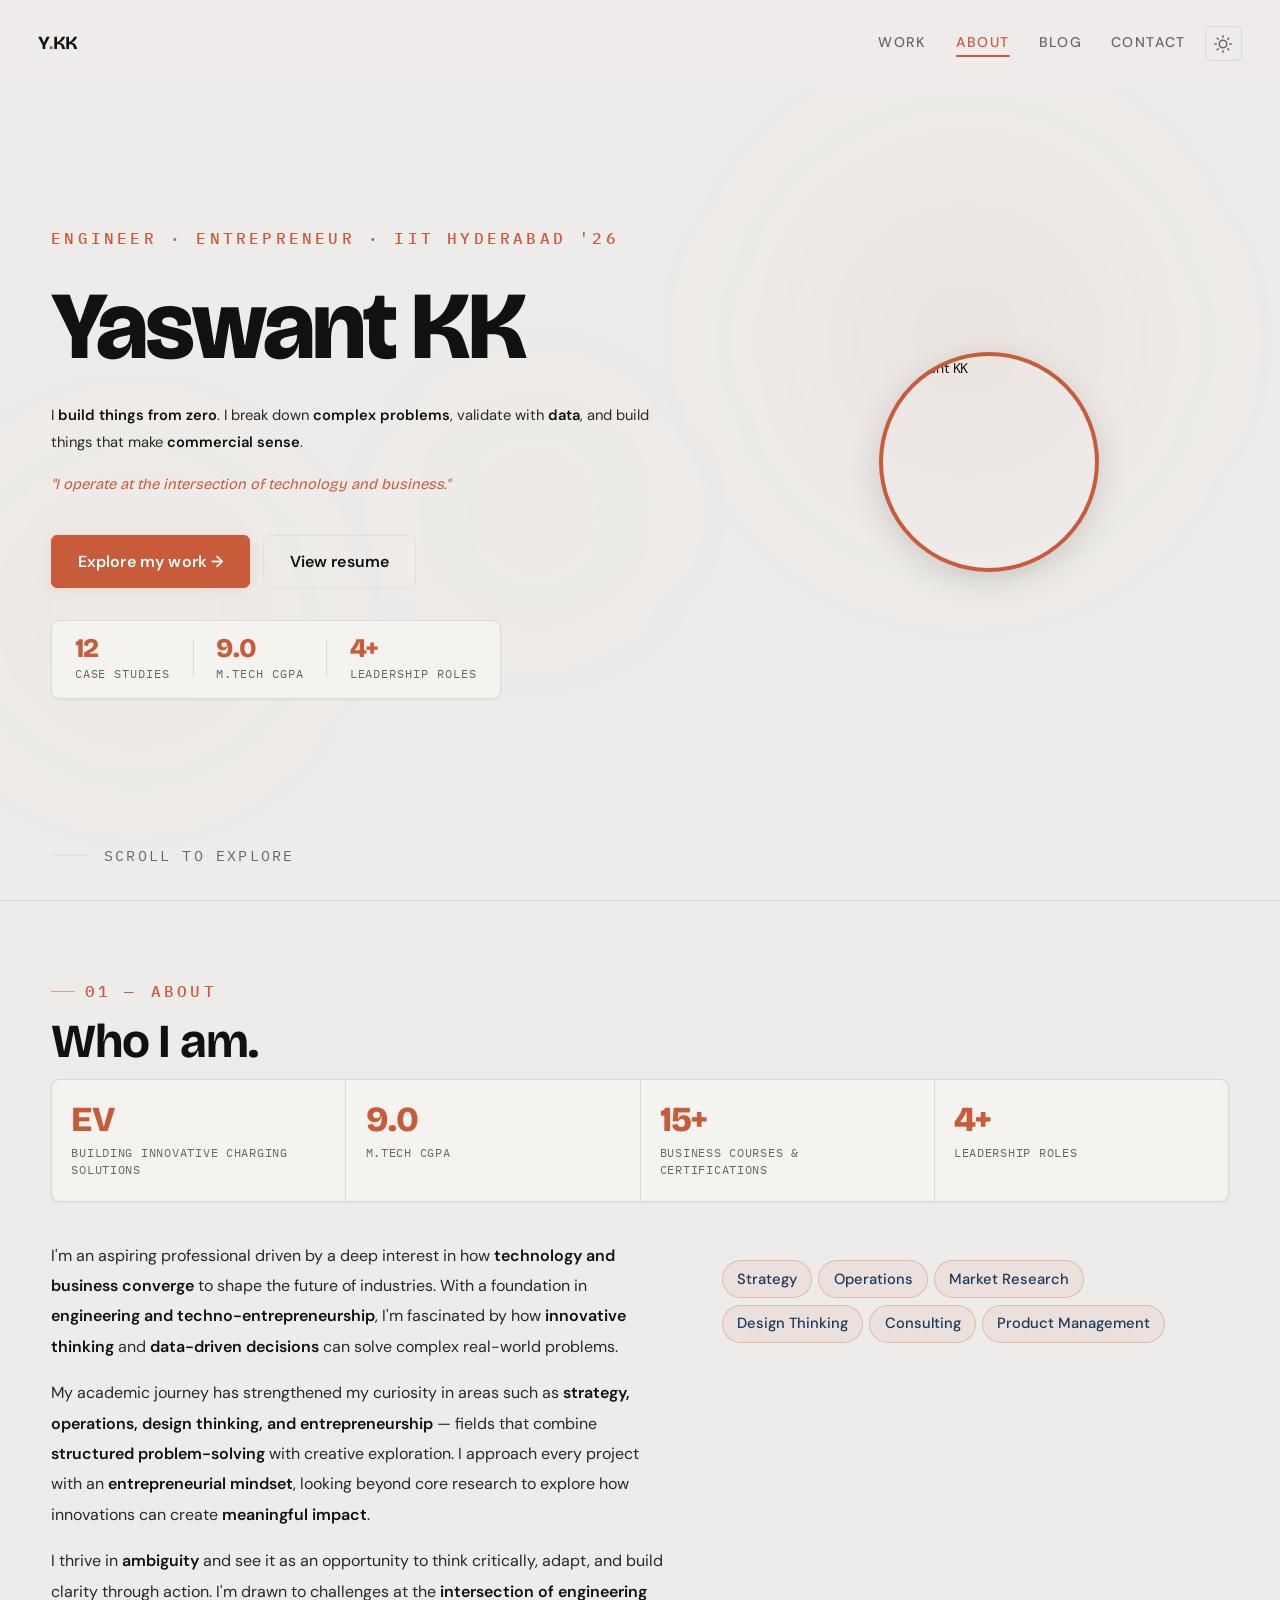
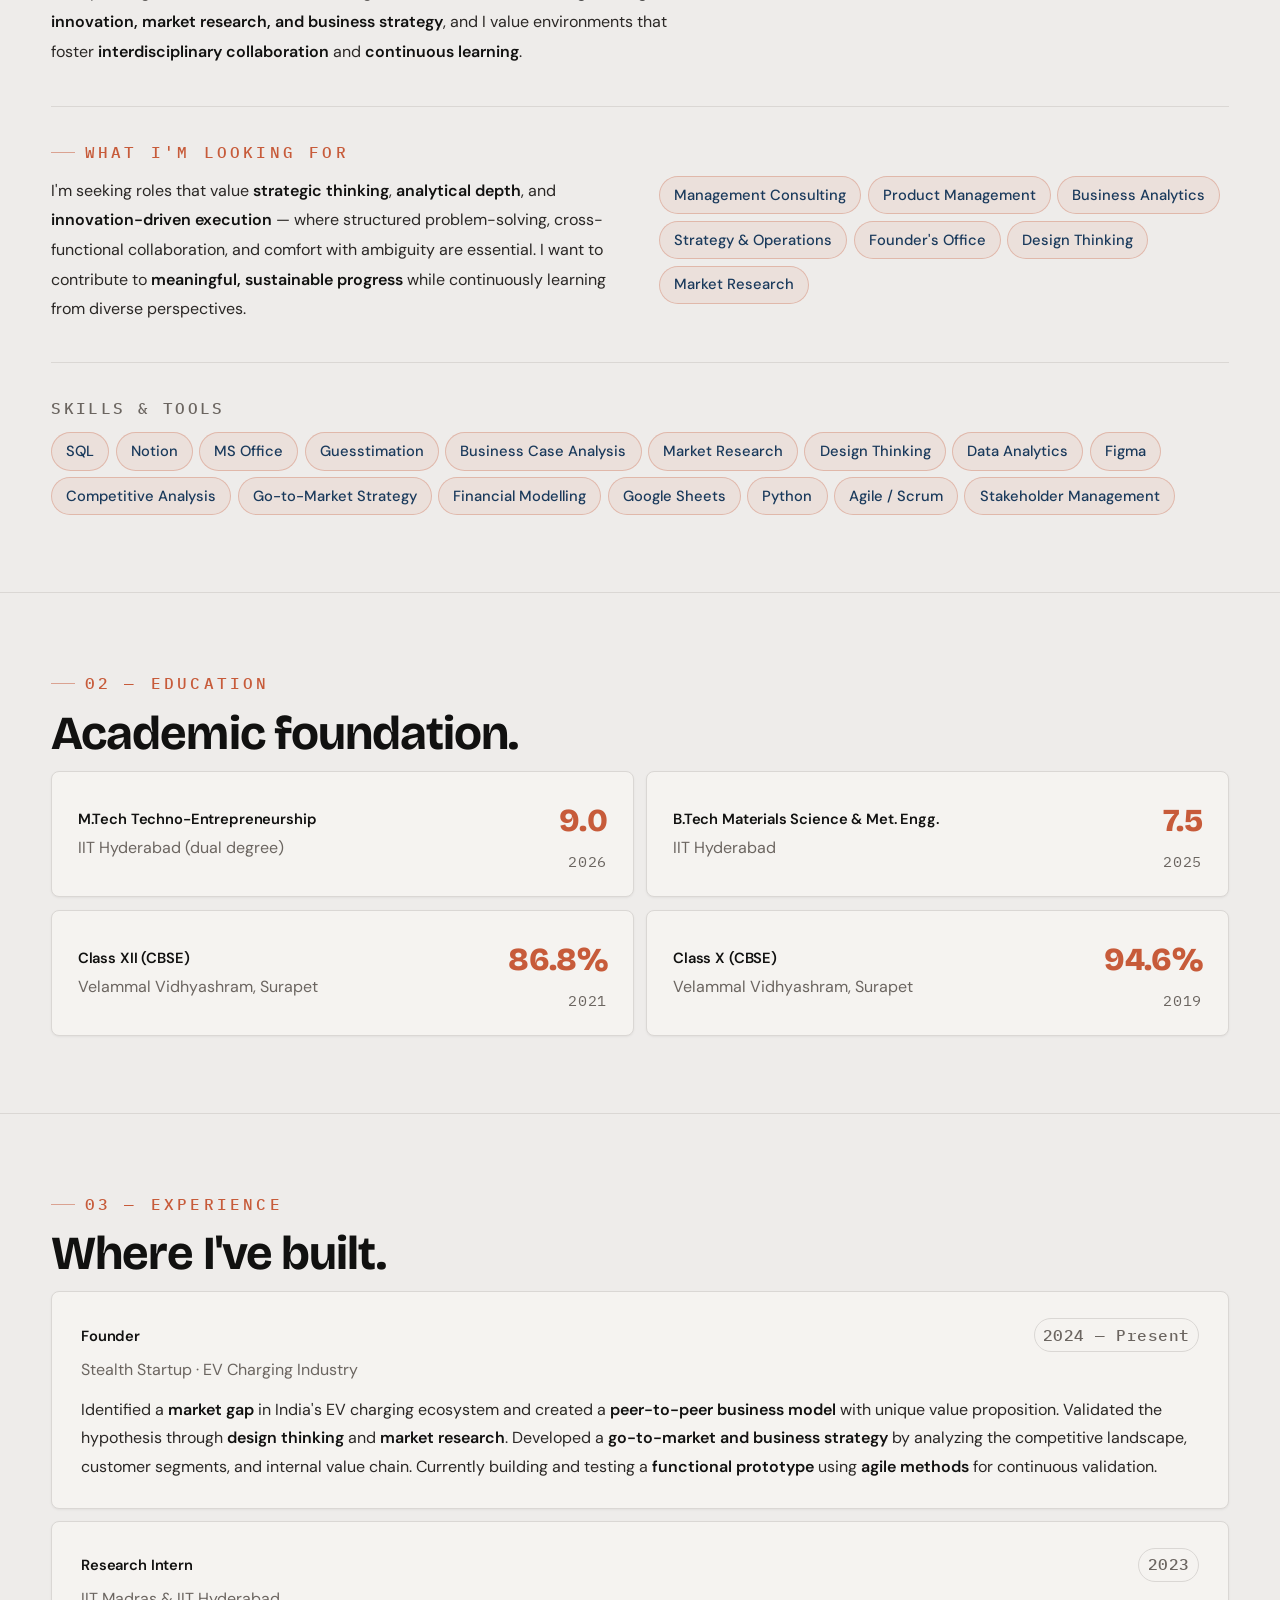
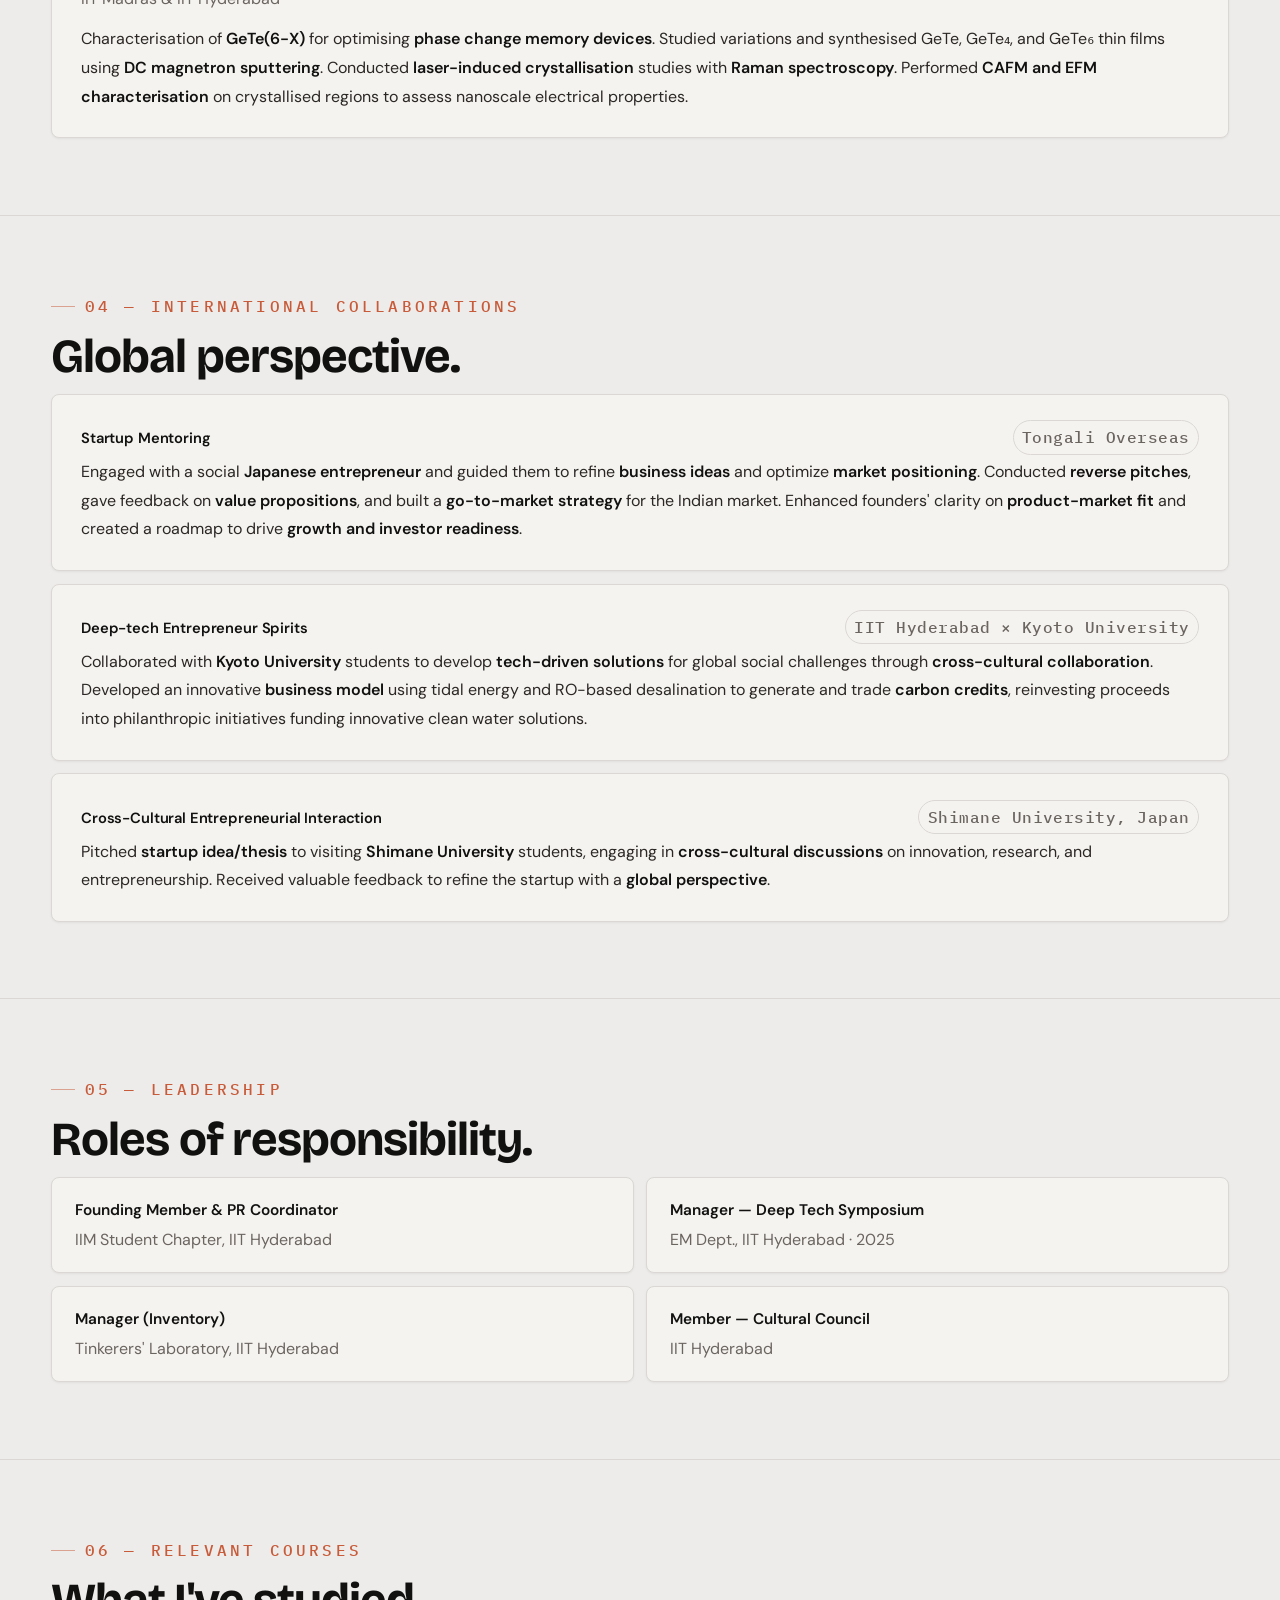
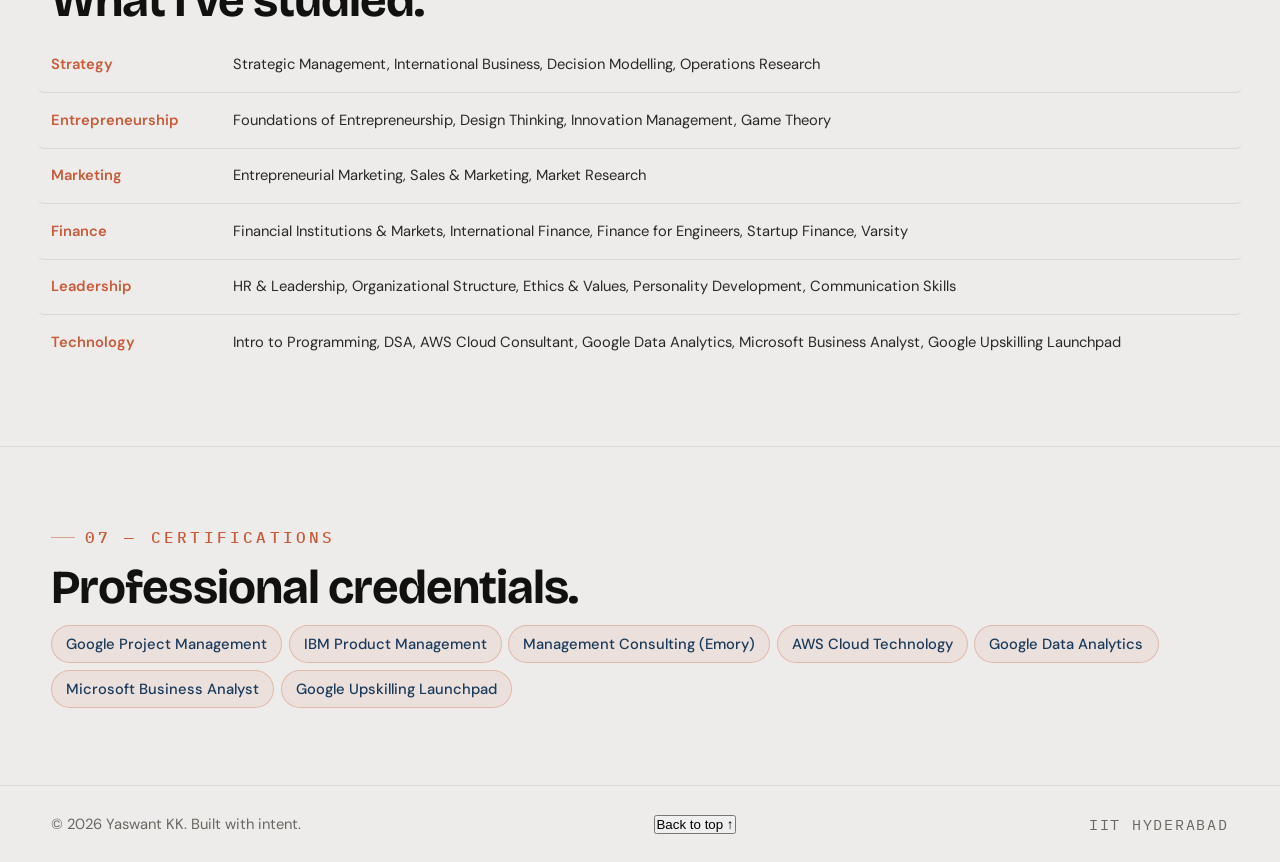
==== commit 0ca36b2e: "Add evhood EV charging case study and update count to 12 Co-Authored-By: Claude Opus 4.7 <noreply@an" ====
--- a/about.html
+++ b/about.html
@@ -47,7 +47,7 @@
       </div>
       <div class="hero-stats">
         <div class="hero-stat">
-          <div class="hero-stat-num">11</div>
+          <div class="hero-stat-num">12</div>
           <div class="hero-stat-lbl">Case Studies</div>
         </div>
         <div class="hero-stat-divider"></div>
